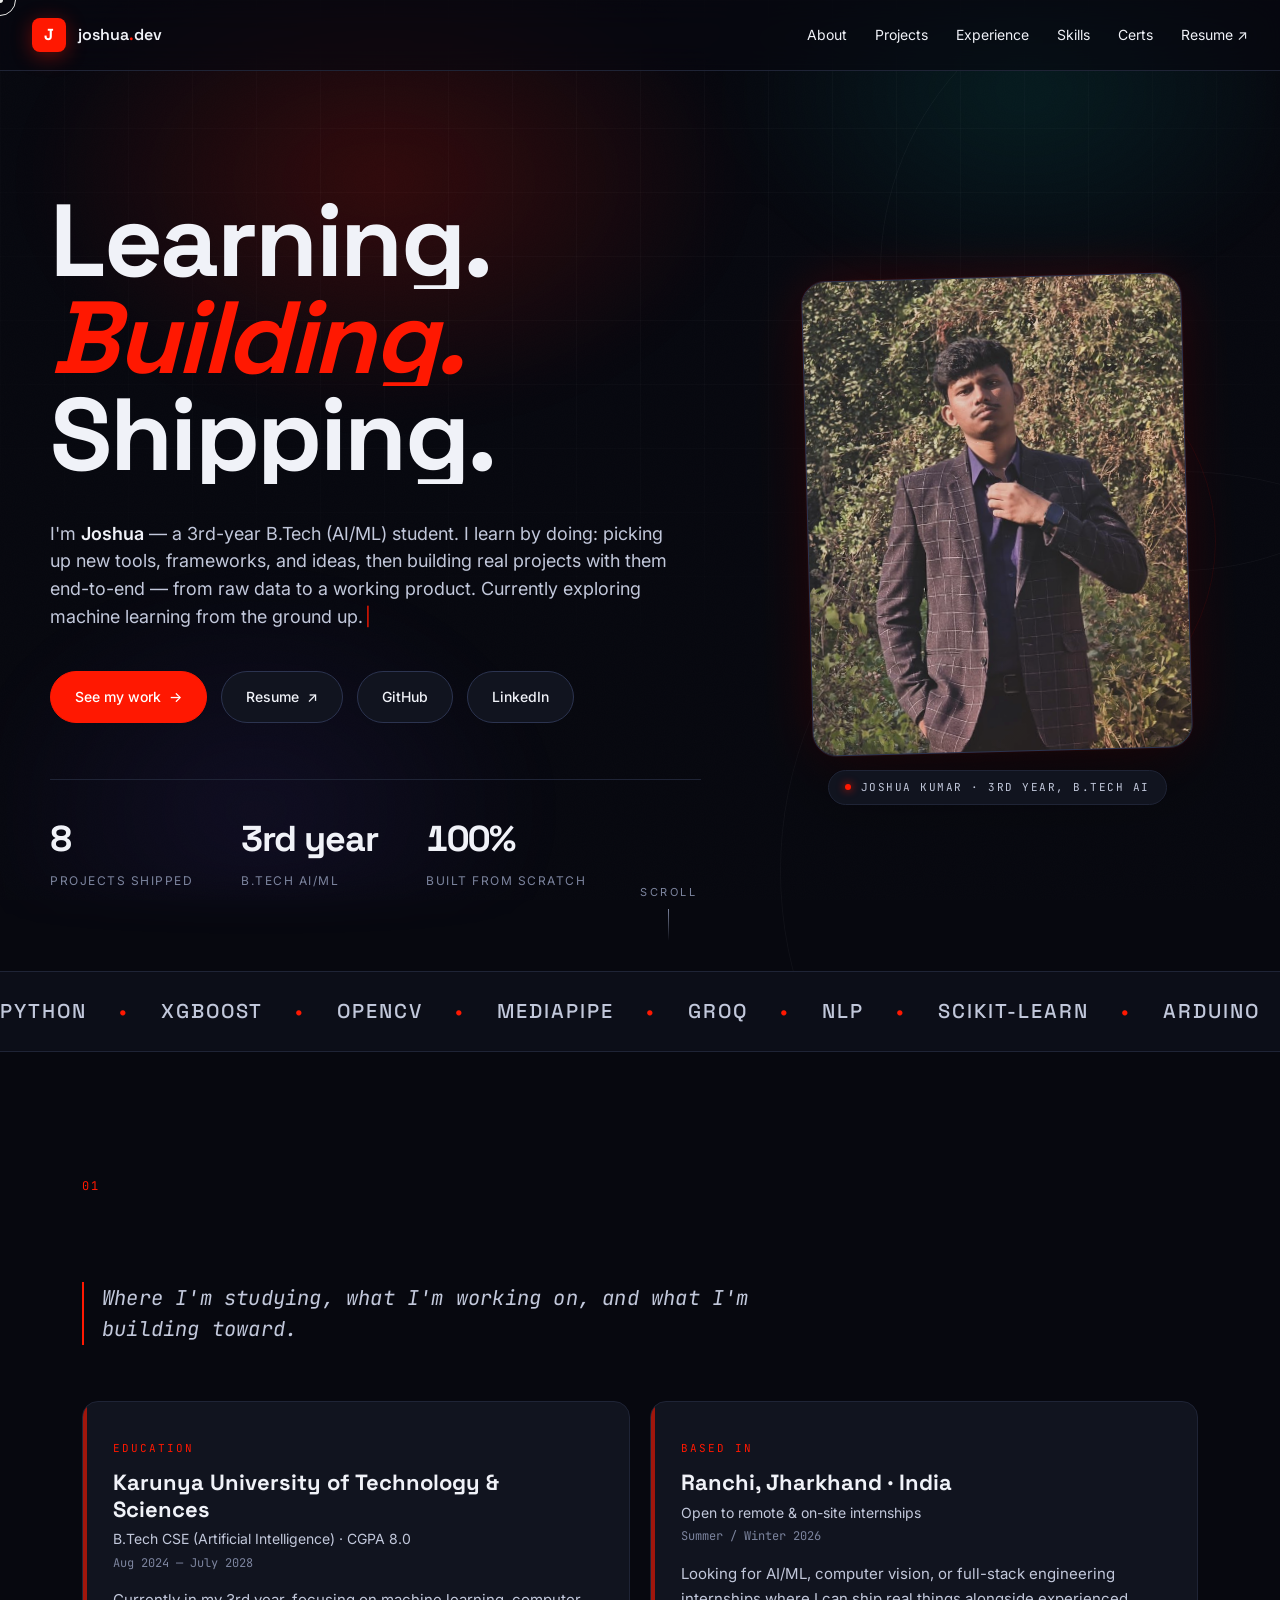
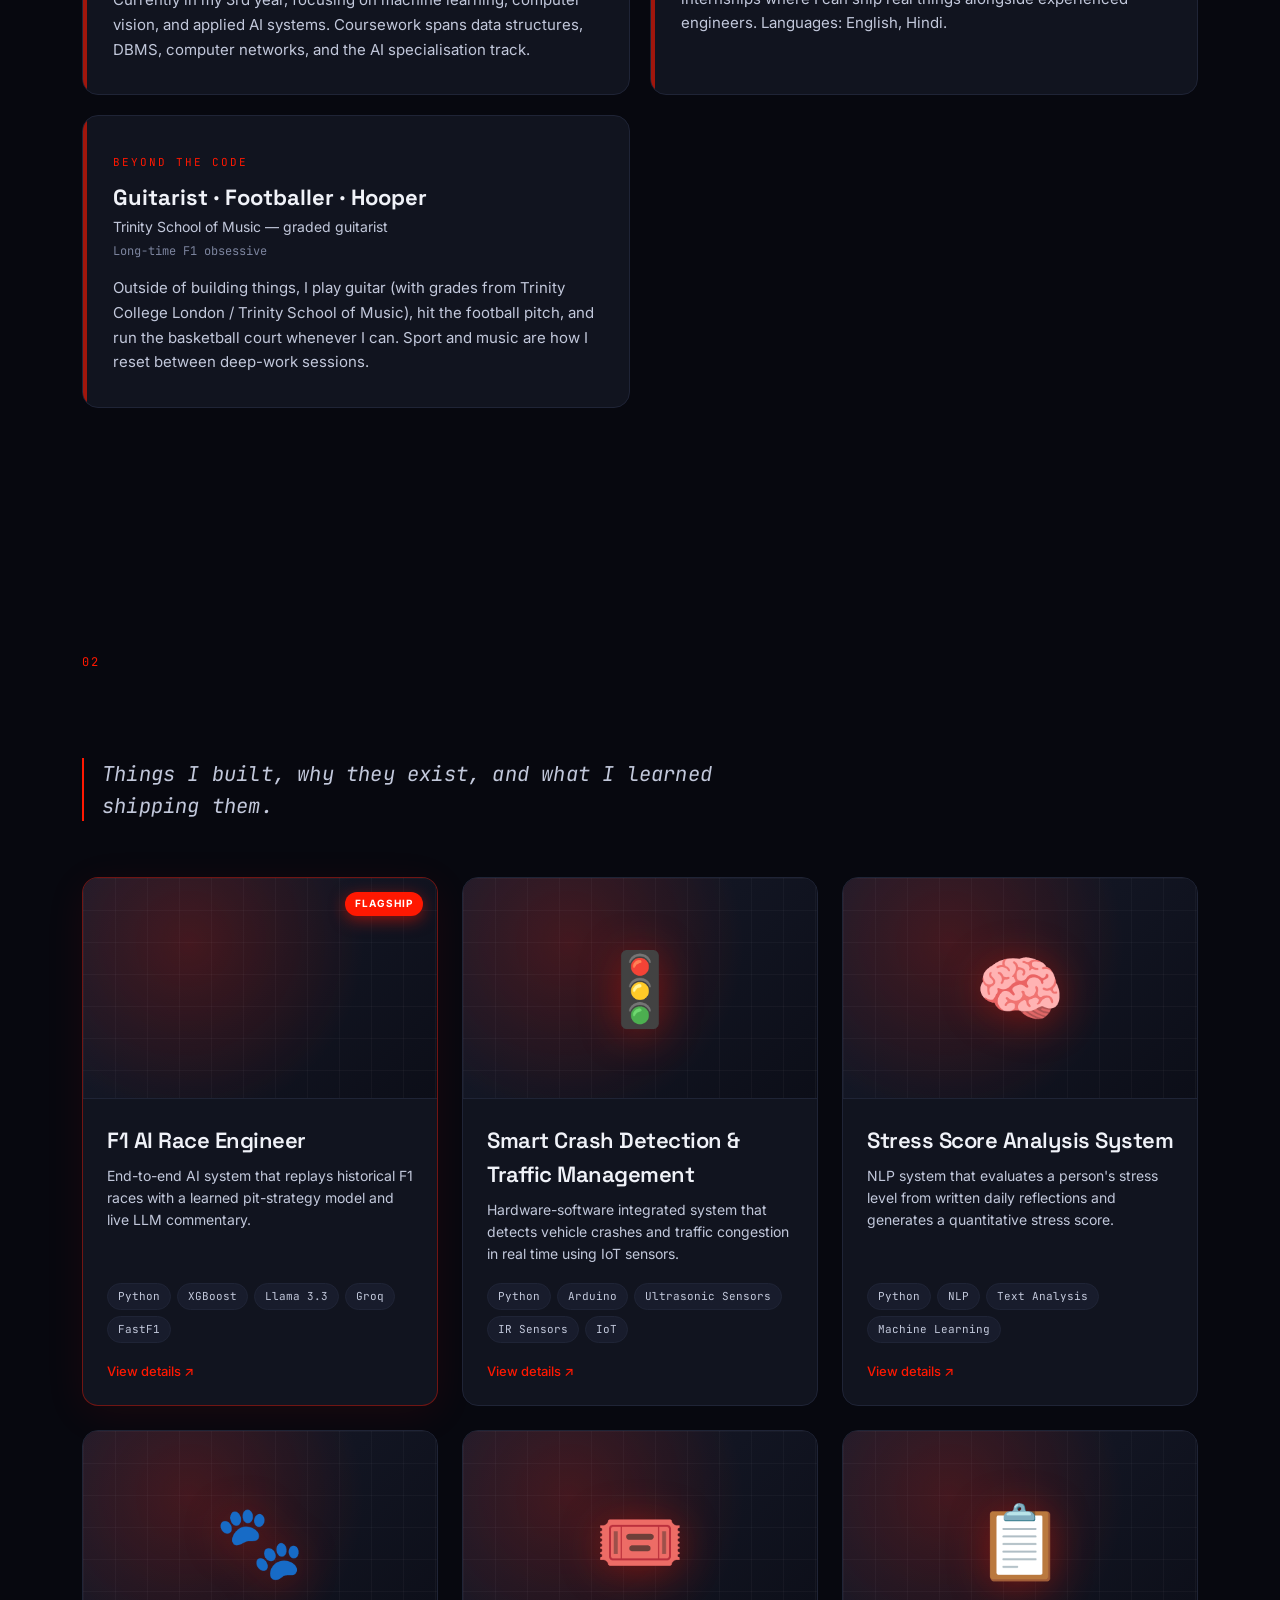
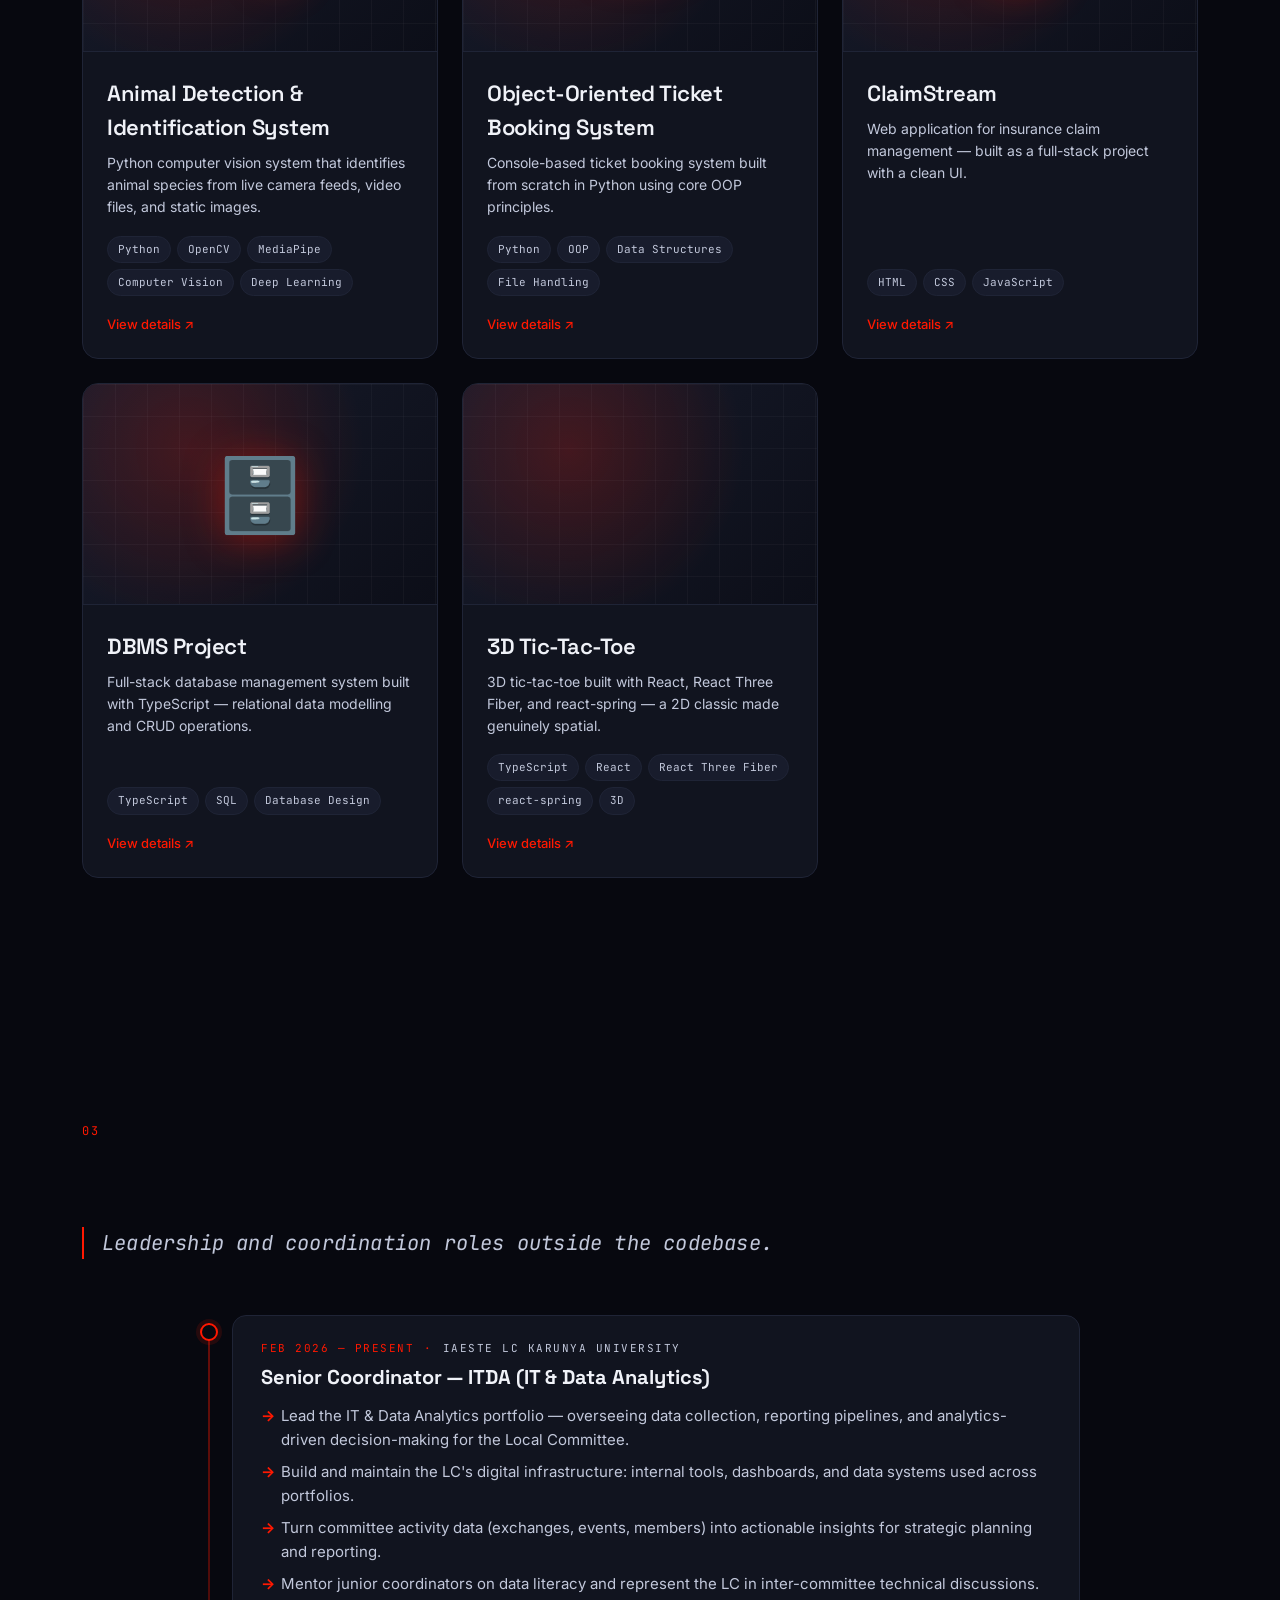
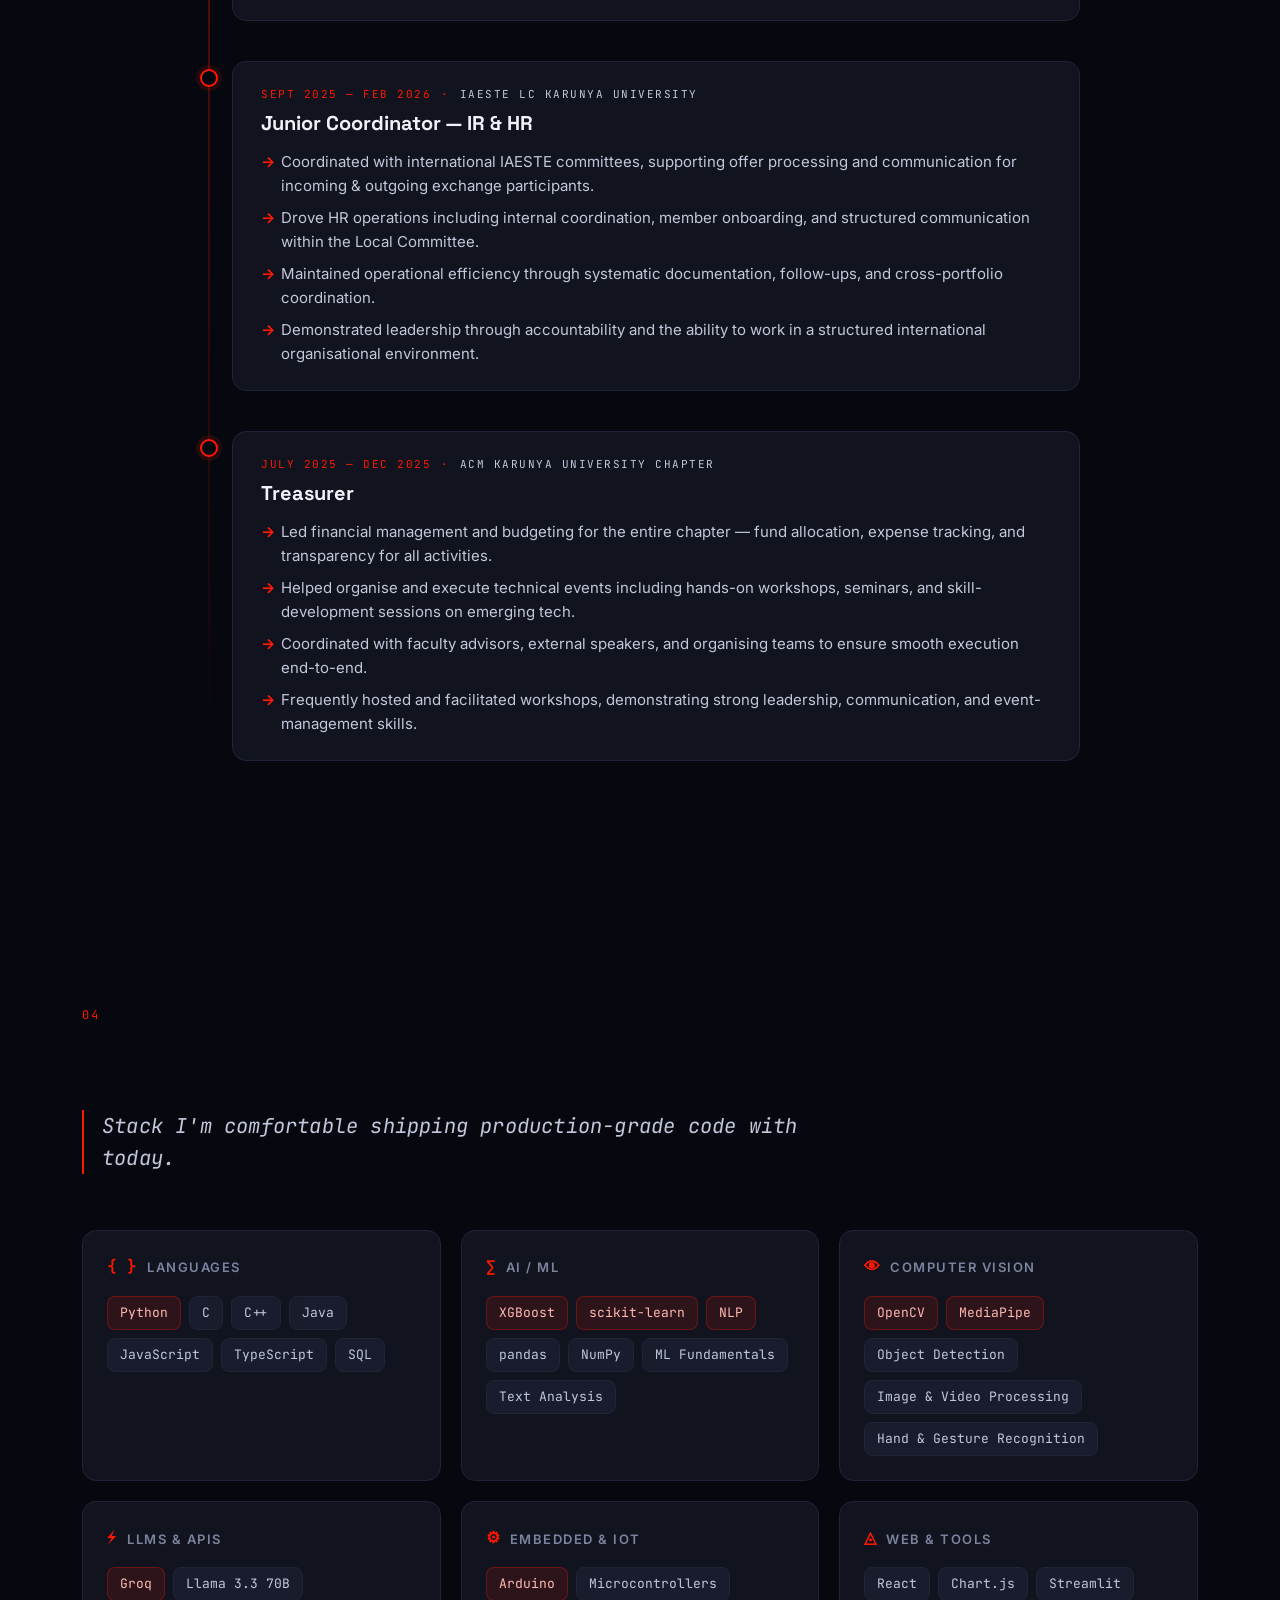
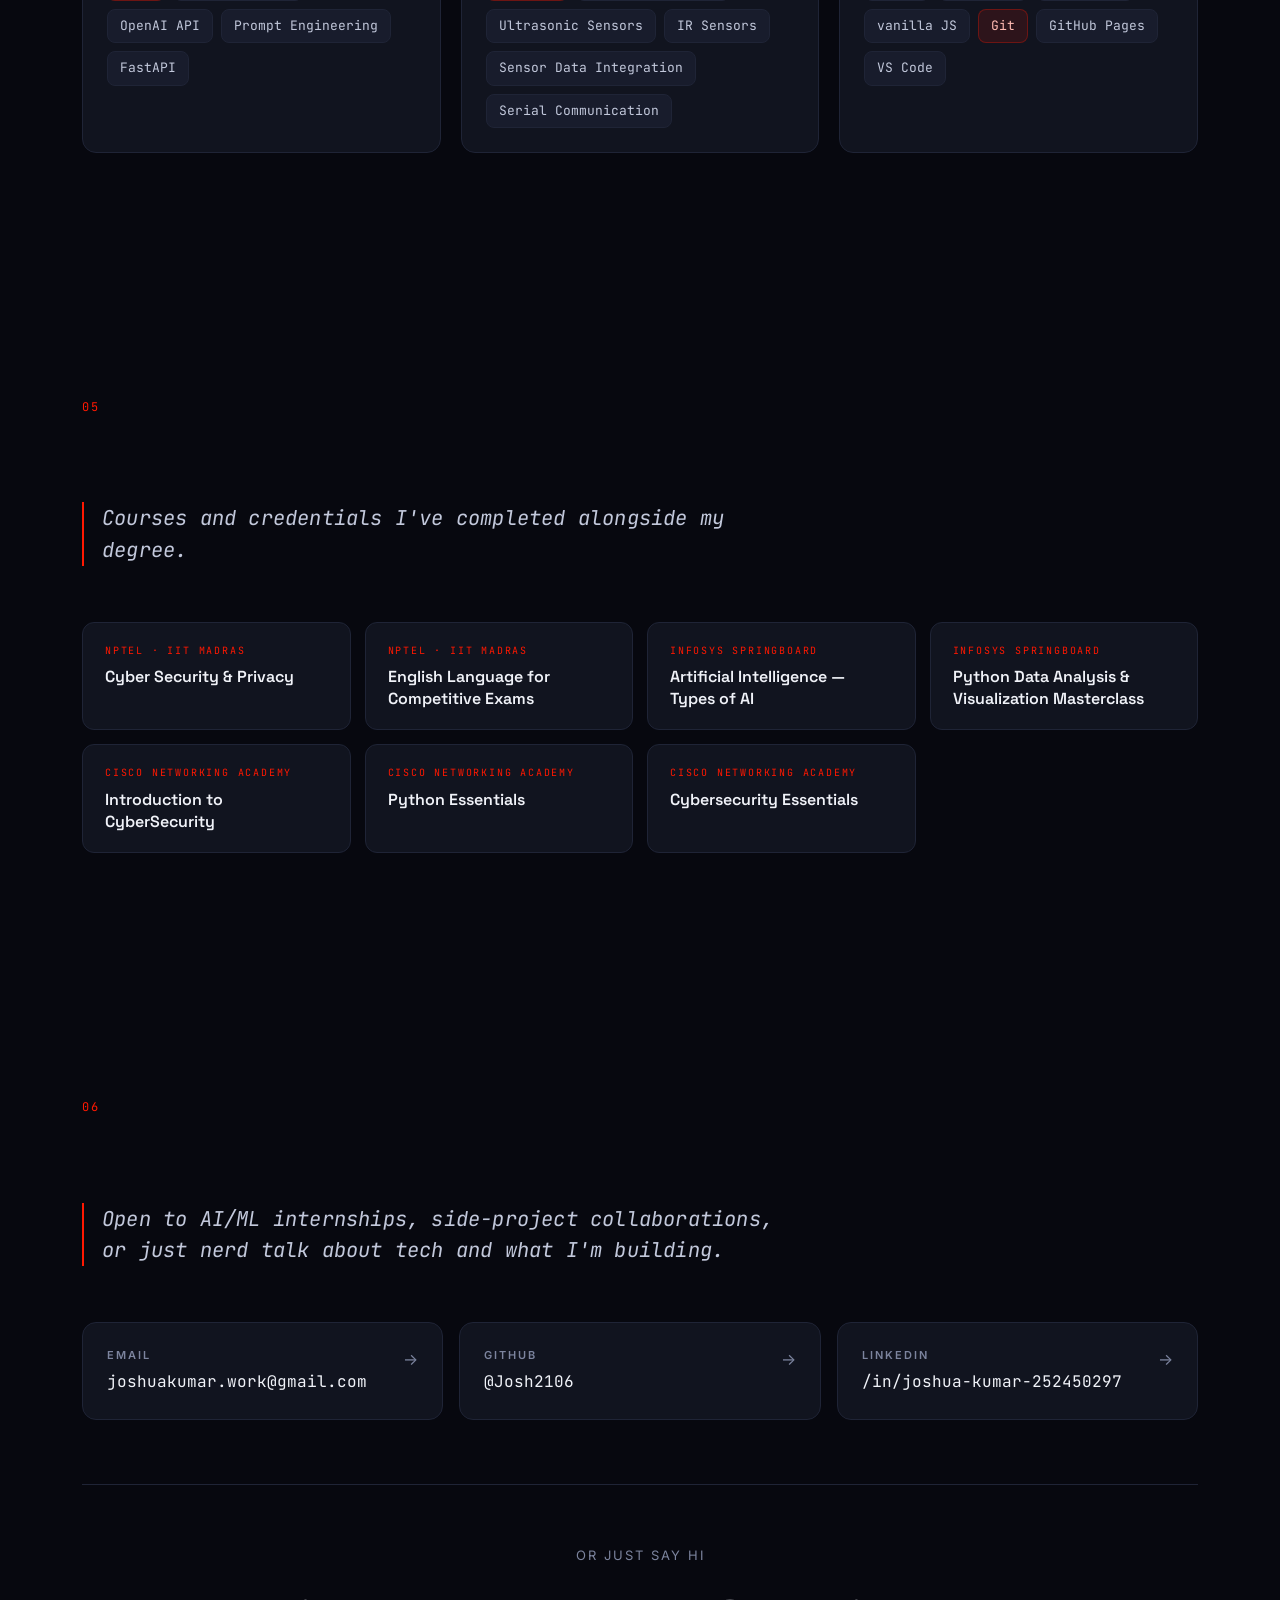
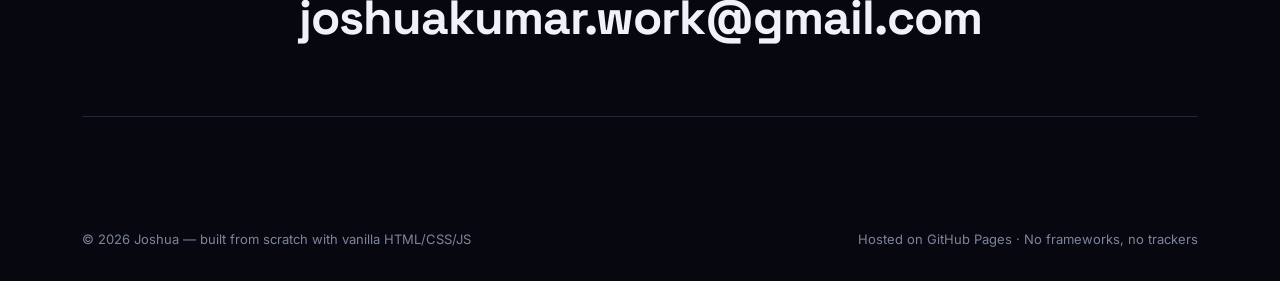
==== index.html @ f76fd344 "Initial portfolio site - Hero with photo, typewriter, animated stats - 8 projects with video demos f" ====
<!doctype html>
<html lang="en">
<head>
  <meta charset="utf-8" />
  <meta name="viewport" content="width=device-width, initial-scale=1" />
  <title>Joshua — AI/ML Engineer in Training</title>
  <meta name="description" content="3rd-year B.Tech AI/ML student building end-to-end ML systems with Python, XGBoost, and LLMs." />

  <!-- Favicon -->
  <link rel="icon" type="image/svg+xml" href="favicon.svg" />
  <link rel="alternate icon" type="image/png" href="favicon.svg" />
  <meta name="theme-color" content="#07080f" />

  <link rel="preconnect" href="https://fonts.googleapis.com" />
  <link rel="preconnect" href="https://fonts.gstatic.com" crossorigin />
  <link href="https://fonts.googleapis.com/css2?family=Inter:wght@300;400;500;600;700;800&family=JetBrains+Mono:wght@400;500&family=Space+Grotesk:wght@500;700&display=swap" rel="stylesheet" />
  <link rel="stylesheet" href="styles.css" />
</head>
<body>

<!-- Custom cursor -->
<div class="cursor" id="cursor"></div>
<div class="cursor-dot" id="cursor-dot"></div>

<!-- Scroll-progress bar -->
<div class="progress-bar" id="progress-bar"></div>

<!-- Animated background grid + mesh -->
<div class="bg-grid"></div>
<div class="bg-mesh" id="bg-mesh"></div>
<div class="bg-noise"></div>

<!-- NAV -->
<nav class="nav">
  <a class="brand" href="#top" data-cursor="hover">
    <span class="brand-mark">J</span>
    <span class="brand-name">joshua<span class="dot">.</span>dev</span>
  </a>
  <div class="nav-links">
    <a href="#about" data-section="about" data-cursor="hover">About</a>
    <a href="#projects" data-section="projects" data-cursor="hover">Projects</a>
    <a href="#experience" data-section="experience" data-cursor="hover">Experience</a>
    <a href="#skills" data-section="skills" data-cursor="hover">Skills</a>
    <a href="#certifications" data-section="certifications" data-cursor="hover">Certs</a>
    <a href="resume.html" target="_blank" data-cursor="hover">Resume ↗</a>
  </div>
</nav>

<!-- Floating section indicator (side rail) -->
<aside class="scroll-rail" aria-hidden="true">
  <a href="#top" class="rail-dot" data-section="top" data-label="Home">
    <span class="rail-dot-inner"></span>
    <span class="rail-tooltip">Home</span>
  </a>
  <a href="#about" class="rail-dot" data-section="about" data-label="About">
    <span class="rail-dot-inner"></span>
    <span class="rail-tooltip">About</span>
  </a>
  <a href="#projects" class="rail-dot" data-section="projects" data-label="Projects">
    <span class="rail-dot-inner"></span>
    <span class="rail-tooltip">Projects</span>
  </a>
  <a href="#experience" class="rail-dot" data-section="experience" data-label="Experience">
    <span class="rail-dot-inner"></span>
    <span class="rail-tooltip">Experience</span>
  </a>
  <a href="#skills" class="rail-dot" data-section="skills" data-label="Skills">
    <span class="rail-dot-inner"></span>
    <span class="rail-tooltip">Skills</span>
  </a>
  <a href="#certifications" class="rail-dot" data-section="certifications" data-label="Certifications">
    <span class="rail-dot-inner"></span>
    <span class="rail-tooltip">Certifications</span>
  </a>
  <a href="#contact" class="rail-dot" data-section="contact" data-label="Contact">
    <span class="rail-dot-inner"></span>
    <span class="rail-tooltip">Contact</span>
  </a>
</aside>

<!-- Sticky section-name label (top, only after scroll) -->
<div class="section-banner" id="section-banner" aria-hidden="true">
  <span class="section-banner-num" id="section-banner-num">00</span>
  <span class="section-banner-name" id="section-banner-name">Home</span>
</div>

<!-- HERO -->
<section id="top" class="hero">
  <div class="hero-inner hero-split">
  <div class="hero-text">
    <h1 class="hero-title">
      <span class="reveal-stagger" data-text="Learning."></span>
      <span class="reveal-stagger accent" data-text="Building."></span>
      <span class="reveal-stagger" data-text="Shipping."></span>
    </h1>

    <p class="hero-bio reveal">
      I'm <strong>Joshua</strong> — a 3rd-year B.Tech (AI/ML) student.
      I learn by doing: picking up new tools, frameworks, and ideas, then
      building real projects with them end-to-end — from raw data to a working product.
      <span class="cursor-blink" id="typer-target"></span>
    </p>

    <div class="hero-cta reveal">
      <a href="#projects" class="btn primary magnetic" data-cursor="hover">
        See my work
        <span class="arrow">→</span>
      </a>
      <a href="resume.html" target="_blank" rel="noopener" class="btn magnetic" data-cursor="hover">Resume <span class="arrow">↗</span></a>
      <a href="https://github.com/Josh2106" target="_blank" rel="noopener" class="btn magnetic" data-cursor="hover">GitHub</a>
      <a href="https://www.linkedin.com/in/joshua-kumar-252450297/" target="_blank" rel="noopener" class="btn magnetic" data-cursor="hover">LinkedIn</a>
    </div>

    <!-- Stats strip -->
    <div class="stats reveal">
      <div class="stat">
        <span class="stat-num" data-count="8" data-suffix="">0</span>
        <span class="stat-label">Projects shipped</span>
      </div>
      <div class="stat">
        <span class="stat-num" data-count="3" data-suffix="rd year">0</span>
        <span class="stat-label">B.Tech AI/ML</span>
      </div>
      <div class="stat">
        <span class="stat-num" data-count="100" data-suffix="%">0</span>
        <span class="stat-label">Built from scratch</span>
      </div>
    </div>
  </div>

  <!-- Hero photo -->
  <div class="hero-photo reveal">
    <div class="hero-photo-frame">
      <img src="assets/joshua.jpg" alt="Joshua Kumar" />
      <div class="hero-photo-ring"></div>
    </div>
    <div class="hero-photo-tag">
      <span class="hero-photo-dot"></span>
      <span>Joshua Kumar · 3rd year, B.Tech AI</span>
    </div>
  </div>

  </div>

  <!-- Floating orbit shapes -->
  <div class="orbit-wrap" aria-hidden="true">
    <div class="orbit orbit-1"></div>
    <div class="orbit orbit-2"></div>
    <div class="orbit orbit-3"></div>
  </div>

  <div class="scroll-hint reveal">
    <span>scroll</span>
    <span class="scroll-line"></span>
  </div>
</section>

<!-- MARQUEE -->
<div class="marquee" aria-hidden="true">
  <div class="marquee-track">
    <span>PYTHON</span><span>•</span>
    <span>XGBOOST</span><span>•</span>
    <span>OPENCV</span><span>•</span>
    <span>MEDIAPIPE</span><span>•</span>
    <span>GROQ</span><span>•</span>
    <span>NLP</span><span>•</span>
    <span>SCIKIT-LEARN</span><span>•</span>
    <span>ARDUINO</span><span>•</span>
    <span>REACT</span><span>•</span>
    <span>TYPESCRIPT</span><span>•</span>
    <span>LLAMA 3.3</span><span>•</span>
    <span>PANDAS</span><span>•</span>
    <!-- repeat for seamless loop -->
    <span>PYTHON</span><span>•</span>
    <span>XGBOOST</span><span>•</span>
    <span>OPENCV</span><span>•</span>
    <span>MEDIAPIPE</span><span>•</span>
    <span>GROQ</span><span>•</span>
    <span>NLP</span><span>•</span>
    <span>SCIKIT-LEARN</span><span>•</span>
    <span>ARDUINO</span><span>•</span>
    <span>REACT</span><span>•</span>
    <span>TYPESCRIPT</span><span>•</span>
    <span>LLAMA 3.3</span><span>•</span>
    <span>PANDAS</span><span>•</span>
  </div>
</div>

<!-- ABOUT / EDUCATION -->
<section id="about" class="section">
  <header class="section-head reveal">
    <span class="section-num">01</span>
    <h2><span data-letters="About me."></span></h2>
    <p class="muted">Where I'm studying, what I'm working on, and what I'm building toward.</p>
  </header>

  <div class="about-grid">
    <div class="about-card reveal">
      <span class="about-label">Education</span>
      <h3 class="about-title">Karunya University of Technology &amp; Sciences</h3>
      <p class="about-meta">B.Tech CSE (Artificial Intelligence) · CGPA 8.0</p>
      <p class="about-date">Aug 2024 — July 2028</p>
      <p class="about-body">Currently in my 3rd year, focusing on machine learning, computer vision, and applied AI systems. Coursework spans data structures, DBMS, computer networks, and the AI specialisation track.</p>
    </div>
    <div class="about-card reveal">
      <span class="about-label">Based in</span>
      <h3 class="about-title">Ranchi, Jharkhand · India</h3>
      <p class="about-meta">Open to remote &amp; on-site internships</p>
      <p class="about-date">Summer / Winter 2026</p>
      <p class="about-body">Looking for AI/ML, computer vision, or full-stack engineering internships where I can ship real things alongside experienced engineers. Languages: English, Hindi.</p>
    </div>
    <div class="about-card reveal">
      <span class="about-label">Beyond the code</span>
      <h3 class="about-title">Guitarist · Footballer · Hooper</h3>
      <p class="about-meta">Trinity School of Music — graded guitarist</p>
      <p class="about-date">Long-time F1 obsessive</p>
      <p class="about-body">Outside of building things, I play guitar (with grades from Trinity College London / Trinity School of Music), hit the football pitch, and run the basketball court whenever I can. Sport and music are how I reset between deep-work sessions.</p>
    </div>
  </div>
</section>

<!-- PROJECTS -->
<section id="projects" class="section">
  <header class="section-head reveal">
    <span class="section-num">02</span>
    <h2><span data-letters="Selected work."></span></h2>
    <p class="muted">Things I built, why they exist, and what I learned shipping them.</p>
  </header>
  <div id="projects-grid" class="projects-grid">
    <!-- populated by app.js -->
  </div>
</section>

<!-- EXPERIENCE -->
<section id="experience" class="section">
  <header class="section-head reveal">
    <span class="section-num">03</span>
    <h2><span data-letters="Experience."></span></h2>
    <p class="muted">Leadership and coordination roles outside the codebase.</p>
  </header>

  <div class="timeline">
    <div class="timeline-item reveal">
      <div class="timeline-marker"></div>
      <div class="timeline-content">
        <div class="timeline-meta">
          <span class="timeline-date">Feb 2026 — Present</span>
          <span class="timeline-dot">·</span>
          <span class="timeline-org">IAESTE LC Karunya University</span>
        </div>
        <h3 class="timeline-role">Senior Coordinator — ITDA (IT &amp; Data Analytics)</h3>
        <ul class="timeline-bullets">
          <li>Lead the IT &amp; Data Analytics portfolio — overseeing data collection, reporting pipelines, and analytics-driven decision-making for the Local Committee.</li>
          <li>Build and maintain the LC's digital infrastructure: internal tools, dashboards, and data systems used across portfolios.</li>
          <li>Turn committee activity data (exchanges, events, members) into actionable insights for strategic planning and reporting.</li>
          <li>Mentor junior coordinators on data literacy and represent the LC in inter-committee technical discussions.</li>
        </ul>
      </div>
    </div>

    <div class="timeline-item reveal">
      <div class="timeline-marker"></div>
      <div class="timeline-content">
        <div class="timeline-meta">
          <span class="timeline-date">Sept 2025 — Feb 2026</span>
          <span class="timeline-dot">·</span>
          <span class="timeline-org">IAESTE LC Karunya University</span>
        </div>
        <h3 class="timeline-role">Junior Coordinator — IR &amp; HR</h3>
        <ul class="timeline-bullets">
          <li>Coordinated with international IAESTE committees, supporting offer processing and communication for incoming &amp; outgoing exchange participants.</li>
          <li>Drove HR operations including internal coordination, member onboarding, and structured communication within the Local Committee.</li>
          <li>Maintained operational efficiency through systematic documentation, follow-ups, and cross-portfolio coordination.</li>
          <li>Demonstrated leadership through accountability and the ability to work in a structured international organisational environment.</li>
        </ul>
      </div>
    </div>

    <div class="timeline-item reveal">
      <div class="timeline-marker"></div>
      <div class="timeline-content">
        <div class="timeline-meta">
          <span class="timeline-date">July 2025 — Dec 2025</span>
          <span class="timeline-dot">·</span>
          <span class="timeline-org">ACM Karunya University Chapter</span>
        </div>
        <h3 class="timeline-role">Treasurer</h3>
        <ul class="timeline-bullets">
          <li>Led financial management and budgeting for the entire chapter — fund allocation, expense tracking, and transparency for all activities.</li>
          <li>Helped organise and execute technical events including hands-on workshops, seminars, and skill-development sessions on emerging tech.</li>
          <li>Coordinated with faculty advisors, external speakers, and organising teams to ensure smooth execution end-to-end.</li>
          <li>Frequently hosted and facilitated workshops, demonstrating strong leadership, communication, and event-management skills.</li>
        </ul>
      </div>
    </div>
  </div>
</section>

<!-- SKILLS -->
<section id="skills" class="section">
  <header class="section-head reveal">
    <span class="section-num">04</span>
    <h2><span data-letters="The toolbox."></span></h2>
    <p class="muted">Stack I'm comfortable shipping production-grade code with today.</p>
  </header>
  <div class="skills-grid">
    <div class="skill-group reveal">
      <h3><span class="skill-icon">{ }</span> Languages</h3>
      <div class="tag-list">
        <span class="tag strong">Python</span>
        <span class="tag">C</span>
        <span class="tag">C++</span>
        <span class="tag">Java</span>
        <span class="tag">JavaScript</span>
        <span class="tag">TypeScript</span>
        <span class="tag">SQL</span>
      </div>
    </div>
    <div class="skill-group reveal">
      <h3><span class="skill-icon">∑</span> AI / ML</h3>
      <div class="tag-list">
        <span class="tag strong">XGBoost</span>
        <span class="tag strong">scikit-learn</span>
        <span class="tag strong">NLP</span>
        <span class="tag">pandas</span>
        <span class="tag">NumPy</span>
        <span class="tag">ML Fundamentals</span>
        <span class="tag">Text Analysis</span>
      </div>
    </div>
    <div class="skill-group reveal">
      <h3><span class="skill-icon">👁</span> Computer Vision</h3>
      <div class="tag-list">
        <span class="tag strong">OpenCV</span>
        <span class="tag strong">MediaPipe</span>
        <span class="tag">Object Detection</span>
        <span class="tag">Image &amp; Video Processing</span>
        <span class="tag">Hand &amp; Gesture Recognition</span>
      </div>
    </div>
    <div class="skill-group reveal">
      <h3><span class="skill-icon">⚡</span> LLMs &amp; APIs</h3>
      <div class="tag-list">
        <span class="tag strong">Groq</span>
        <span class="tag">Llama 3.3 70B</span>
        <span class="tag">OpenAI API</span>
        <span class="tag">Prompt Engineering</span>
        <span class="tag">FastAPI</span>
      </div>
    </div>
    <div class="skill-group reveal">
      <h3><span class="skill-icon">⚙</span> Embedded &amp; IoT</h3>
      <div class="tag-list">
        <span class="tag strong">Arduino</span>
        <span class="tag">Microcontrollers</span>
        <span class="tag">Ultrasonic Sensors</span>
        <span class="tag">IR Sensors</span>
        <span class="tag">Sensor Data Integration</span>
        <span class="tag">Serial Communication</span>
      </div>
    </div>
    <div class="skill-group reveal">
      <h3><span class="skill-icon">◬</span> Web &amp; Tools</h3>
      <div class="tag-list">
        <span class="tag">React</span>
        <span class="tag">Chart.js</span>
        <span class="tag">Streamlit</span>
        <span class="tag">vanilla JS</span>
        <span class="tag strong">Git</span>
        <span class="tag">GitHub Pages</span>
        <span class="tag">VS Code</span>
      </div>
    </div>
  </div>
</section>

<!-- CONTACT -->
<!-- CERTIFICATIONS -->
<section id="certifications" class="section">
  <header class="section-head reveal">
    <span class="section-num">05</span>
    <h2><span data-letters="Certifications."></span></h2>
    <p class="muted">Courses and credentials I've completed alongside my degree.</p>
  </header>
  <div class="certs-grid">
    <div class="cert-card reveal">
      <span class="cert-issuer">NPTEL · IIT Madras</span>
      <h4 class="cert-name">Cyber Security &amp; Privacy</h4>
    </div>
    <div class="cert-card reveal">
      <span class="cert-issuer">NPTEL · IIT Madras</span>
      <h4 class="cert-name">English Language for Competitive Exams</h4>
    </div>
    <div class="cert-card reveal">
      <span class="cert-issuer">Infosys Springboard</span>
      <h4 class="cert-name">Artificial Intelligence — Types of AI</h4>
    </div>
    <div class="cert-card reveal">
      <span class="cert-issuer">Infosys Springboard</span>
      <h4 class="cert-name">Python Data Analysis &amp; Visualization Masterclass</h4>
    </div>
    <div class="cert-card reveal">
      <span class="cert-issuer">Cisco Networking Academy</span>
      <h4 class="cert-name">Introduction to CyberSecurity</h4>
    </div>
    <div class="cert-card reveal">
      <span class="cert-issuer">Cisco Networking Academy</span>
      <h4 class="cert-name">Python Essentials</h4>
    </div>
    <div class="cert-card reveal">
      <span class="cert-issuer">Cisco Networking Academy</span>
      <h4 class="cert-name">Cybersecurity Essentials</h4>
    </div>
  </div>
</section>

<section id="contact" class="section contact-section">
  <header class="section-head reveal">
    <span class="section-num">06</span>
    <h2><span data-letters="Let's build something."></span></h2>
    <p class="muted">Open to AI/ML internships, side-project collaborations, or just nerd talk about tech and what I'm building.</p>
  </header>
  <div class="contact-grid">
    <a class="contact-card reveal" href="mailto:joshuakumar.work@gmail.com" data-cursor="hover">
      <span class="contact-label">Email</span>
      <span class="contact-value">joshuakumar.work@gmail.com</span>
      <span class="contact-arrow">→</span>
    </a>
    <a class="contact-card reveal" href="https://github.com/Josh2106" target="_blank" rel="noopener" data-cursor="hover">
      <span class="contact-label">GitHub</span>
      <span class="contact-value">@Josh2106</span>
      <span class="contact-arrow">→</span>
    </a>
    <a class="contact-card reveal" href="https://www.linkedin.com/in/joshua-kumar-252450297/" target="_blank" rel="noopener" data-cursor="hover">
      <span class="contact-label">LinkedIn</span>
      <span class="contact-value">/in/joshua-kumar-252450297</span>
      <span class="contact-arrow">→</span>
    </a>
  </div>

  <div class="big-cta reveal">
    <span class="big-cta-label">or just say hi</span>
    <a href="mailto:joshuakumar.work@gmail.com" class="big-cta-link" data-cursor="hover">
      joshuakumar.work@gmail.com
    </a>
  </div>
</section>

<!-- PROJECT MODAL -->
<div class="modal" id="project-modal" aria-hidden="true" role="dialog" aria-modal="true">
  <div class="modal-backdrop" data-close></div>
  <div class="modal-panel" role="document">
    <button class="modal-close" data-close aria-label="Close" data-cursor="hover">
      <span>✕</span>
    </button>
    <div class="modal-content" id="modal-content">
      <!-- populated by app.js -->
    </div>
  </div>
</div>

<footer class="footer">
  <span>© <span id="year"></span> Joshua — built from scratch with vanilla HTML/CSS/JS</span>
  <span class="muted">Hosted on GitHub Pages · No frameworks, no trackers</span>
</footer>

<script src="app.js"></script>
</body>
</html>
---- styles.css ----
:root {
  --bg: #07080f;
  --bg-2: #0c0e18;
  --panel: #11141f;
  --panel-2: #181c2c;
  --border: #1f2436;
  --border-strong: #2c3450;
  --text: #f0f2f8;
  --text-dim: #c2c8db;
  --muted: #7c849e;
  --accent: #ff1801;
  --accent-soft: rgba(255, 24, 1, 0.12);
  --accent-2: #00d2be;
  --maxw: 1180px;
  --ease: cubic-bezier(0.22, 1, 0.36, 1);
}

* { box-sizing: border-box; margin: 0; padding: 0; }
html { scroll-behavior: smooth; }
body {
  font-family: 'Inter', system-ui, sans-serif;
  background: var(--bg);
  color: var(--text);
  line-height: 1.55;
  -webkit-font-smoothing: antialiased;
  cursor: none;
  overflow-x: hidden;
}
a { color: var(--text); text-decoration: none; cursor: none; }
button, input, select, textarea { cursor: none; }
.muted { color: var(--muted); }
strong { color: var(--text); font-weight: 600; }

/* ════════════════════════════════════════════════ */
/*  BACKGROUND LAYERS                                 */
/* ════════════════════════════════════════════════ */
.bg-grid {
  position: fixed; inset: 0; z-index: -3; pointer-events: none;
  background-image:
    linear-gradient(rgba(255,255,255,0.025) 1px, transparent 1px),
    linear-gradient(90deg, rgba(255,255,255,0.025) 1px, transparent 1px);
  background-size: 64px 64px;
  mask-image: radial-gradient(ellipse 80% 60% at 50% 20%, #000 30%, transparent 100%);
}
.bg-mesh {
  position: fixed; inset: 0; z-index: -2; pointer-events: none;
  background:
    radial-gradient(600px 400px at var(--mx, 30%) var(--my, 20%), rgba(255, 24, 1, 0.18), transparent 60%),
    radial-gradient(500px 350px at 80% 10%, rgba(0, 210, 190, 0.10), transparent 60%),
    radial-gradient(500px 400px at 20% 90%, rgba(120, 80, 255, 0.08), transparent 60%);
  filter: blur(20px);
  transition: background 0.4s ease;
}
.bg-noise {
  position: fixed; inset: 0; z-index: -1; pointer-events: none;
  opacity: 0.025;
  background-image: url("data:image/svg+xml;utf8,<svg xmlns='http://www.w3.org/2000/svg' width='200' height='200'><filter id='n'><feTurbulence type='fractalNoise' baseFrequency='0.9' numOctaves='2' stitchTiles='stitch'/></filter><rect width='100%' height='100%' filter='url(%23n)' opacity='0.7'/></svg>");
}

/* ════════════════════════════════════════════════ */
/*  CURSOR                                            */
/* ════════════════════════════════════════════════ */
.cursor, .cursor-dot {
  position: fixed; top: 0; left: 0;
  pointer-events: none; z-index: 9999;
  transform: translate(-50%, -50%);
  transition: width 0.3s var(--ease), height 0.3s var(--ease),
              background 0.3s var(--ease), opacity 0.3s;
  mix-blend-mode: difference;
}
.cursor {
  width: 32px; height: 32px;
  border: 1.5px solid var(--text);
  border-radius: 50%;
  backdrop-filter: blur(2px);
}
.cursor-dot {
  width: 6px; height: 6px;
  background: var(--text);
  border-radius: 50%;
  transition: transform 0.05s linear;
}
.cursor.hover {
  width: 60px; height: 60px;
  background: rgba(255, 255, 255, 0.06);
}
@media (max-width: 760px) {
  body { cursor: auto; }
  a, button { cursor: pointer; }
  .cursor, .cursor-dot { display: none; }
}

/* ════════════════════════════════════════════════ */
/*  SCROLL PROGRESS BAR                               */
/* ════════════════════════════════════════════════ */
.progress-bar {
  position: fixed; top: 0; left: 0;
  height: 2px; width: 0%;
  background: linear-gradient(90deg, var(--accent), var(--accent-2));
  z-index: 1000;
  transition: width 0.08s linear;
}

/* ════════════════════════════════════════════════ */
/*  NAV                                               */
/* ════════════════════════════════════════════════ */
.nav {
  position: sticky; top: 0; z-index: 100;
  display: flex; justify-content: space-between; align-items: center;
  padding: 18px 32px;
  background: rgba(7, 8, 15, 0.6);
  backdrop-filter: blur(16px);
  border-bottom: 1px solid var(--border);
}
.brand { display: flex; align-items: center; gap: 12px; font-weight: 600; font-family: 'Space Grotesk', sans-serif; }
.brand-mark {
  display: grid; place-items: center;
  width: 34px; height: 34px;
  background: var(--accent); color: #fff;
  border-radius: 8px; font-weight: 700;
  box-shadow: 0 4px 20px rgba(255, 24, 1, 0.4);
  animation: pulse 3s ease-in-out infinite;
}
@keyframes pulse {
  0%, 100% { box-shadow: 0 4px 20px rgba(255, 24, 1, 0.4); }
  50% { box-shadow: 0 4px 30px rgba(255, 24, 1, 0.7); }
}
.brand-name { font-size: 16px; }
.brand .dot { color: var(--accent); }
.nav-links { display: flex; gap: 28px; font-size: 14px; color: var(--text-dim); }
.nav-links a { position: relative; padding: 4px 0; }
.nav-links a::after {
  content: ""; position: absolute; left: 0; bottom: 0;
  width: 0; height: 1px; background: var(--accent);
  transition: width 0.3s var(--ease);
}
.nav-links a:hover::after { width: 100%; }

/* ════════════════════════════════════════════════ */
/*  HERO                                              */
/* ════════════════════════════════════════════════ */
.hero {
  position: relative;
  min-height: 100vh;
  padding: 120px 32px 80px;
  display: flex; align-items: center;
  overflow: hidden;
}
.hero-inner { max-width: var(--maxw); margin: 0 auto; width: 100%; position: relative; z-index: 1; }

.hero-eyebrow {
  display: inline-flex; align-items: center; gap: 10px;
  padding: 8px 14px;
  background: var(--accent-soft);
  border: 1px solid rgba(255, 24, 1, 0.3);
  border-radius: 100px;
  font-size: 12px;
  text-transform: uppercase;
  letter-spacing: 1.8px;
  color: #ffbab2;
  margin-bottom: 28px;
  font-weight: 600;
}
.dot-blink {
  width: 7px; height: 7px;
  background: var(--accent); border-radius: 50%;
  box-shadow: 0 0 12px var(--accent);
  animation: blink 1.5s ease-in-out infinite;
}
@keyframes blink {
  0%, 100% { opacity: 1; }
  50% { opacity: 0.3; }
}

.hero-title {
  font-family: 'Space Grotesk', sans-serif;
  font-size: clamp(48px, 8vw, 104px);
  font-weight: 700;
  line-height: 0.95;
  letter-spacing: -2.5px;
  margin-bottom: 36px;
}
.hero-title span { display: block; }
.hero-title .accent {
  color: var(--accent);
  font-style: italic;
}

/* word-reveal animation (set per-line) */
.reveal-stagger {
  overflow: hidden;
  position: relative;
}
.reveal-stagger::before {
  content: attr(data-text);
  display: inline-block;
  transform: translateY(110%);
  animation: revealText 0.9s var(--ease) forwards;
}
.reveal-stagger:nth-child(1)::before { animation-delay: 0.1s; }
.reveal-stagger:nth-child(2)::before { animation-delay: 0.25s; }
.reveal-stagger:nth-child(3)::before { animation-delay: 0.4s; }
@keyframes revealText {
  to { transform: translateY(0); }
}

.hero-bio {
  font-size: 18px;
  color: var(--text-dim);
  max-width: 620px;
  margin-bottom: 40px;
}
.cursor-blink::after {
  content: "|";
  color: var(--accent);
  animation: blinkCursor 1s step-end infinite;
  margin-left: 2px;
}
@keyframes blinkCursor {
  50% { opacity: 0; }
}

.hero-cta {
  display: flex; gap: 14px; flex-wrap: wrap;
  margin-bottom: 56px;
}
.btn {
  display: inline-flex; align-items: center; gap: 8px;
  padding: 14px 24px;
  border: 1px solid var(--border-strong);
  border-radius: 100px;
  font-size: 14px; font-weight: 500;
  background: var(--panel);
  transition: all 0.3s var(--ease);
  position: relative;
  overflow: hidden;
}
.btn::before {
  content: ""; position: absolute; inset: 0;
  background: var(--accent);
  transform: scaleX(0); transform-origin: left;
  transition: transform 0.4s var(--ease);
  z-index: -1;
}
.btn:hover::before { transform: scaleX(1); }
.btn:hover {
  border-color: var(--accent);
  color: #fff;
  transform: translateY(-2px);
}
.btn.primary {
  background: var(--accent); border-color: var(--accent); color: #fff;
}
.btn.primary::before { background: #d61601; }
.btn .arrow {
  transition: transform 0.3s var(--ease);
}
.btn:hover .arrow { transform: translateX(4px); }

/* Stats strip */
.stats {
  display: flex; gap: 48px; flex-wrap: wrap;
  padding-top: 32px;
  border-top: 1px solid var(--border);
  max-width: 700px;
}
.stat { display: flex; flex-direction: column; gap: 4px; }
.stat-num {
  font-family: 'Space Grotesk', sans-serif;
  font-size: 36px; font-weight: 700;
  color: var(--text);
  letter-spacing: -1px;
  font-variant-numeric: tabular-nums;
}
.stat-label {
  font-size: 12px; text-transform: uppercase;
  letter-spacing: 1.5px; color: var(--muted);
}

/* Floating orbits */
.orbit-wrap {
  position: absolute; inset: 0;
  pointer-events: none; z-index: 0;
  overflow: hidden;
}
.orbit {
  position: absolute;
  border-radius: 50%;
  border: 1px solid rgba(255, 255, 255, 0.04);
}
.orbit-1 {
  width: 600px; height: 600px;
  top: -100px; right: -200px;
  animation: float 20s ease-in-out infinite;
}
.orbit-2 {
  width: 400px; height: 400px;
  top: 30%; right: 5%;
  border-color: rgba(255, 24, 1, 0.1);
  animation: float 16s ease-in-out infinite reverse;
}
.orbit-3 {
  width: 800px; height: 800px;
  bottom: -300px; right: -300px;
  animation: float 25s ease-in-out infinite;
}
@keyframes float {
  0%, 100% { transform: translate(0, 0) rotate(0deg); }
  33% { transform: translate(-30px, 20px) rotate(120deg); }
  66% { transform: translate(20px, -30px) rotate(240deg); }
}

.scroll-hint {
  position: absolute; bottom: 30px; left: 50%;
  transform: translateX(-50%);
  display: flex; flex-direction: column; align-items: center; gap: 8px;
  color: var(--muted); font-size: 11px;
  text-transform: uppercase; letter-spacing: 2.5px;
}
.scroll-line {
  width: 1px; height: 32px;
  background: linear-gradient(180deg, var(--muted), transparent);
  animation: scrollPulse 2s ease-in-out infinite;
}
@keyframes scrollPulse {
  0%, 100% { transform: scaleY(1); opacity: 1; }
  50% { transform: scaleY(0.4); opacity: 0.5; }
}

/* ════════════════════════════════════════════════ */
/*  MARQUEE                                           */
/* ════════════════════════════════════════════════ */
.marquee {
  border-top: 1px solid var(--border);
  border-bottom: 1px solid var(--border);
  overflow: hidden;
  padding: 24px 0;
  background: var(--bg-2);
  white-space: nowrap;
}
.marquee-track {
  display: inline-flex; gap: 32px;
  animation: scroll 40s linear infinite;
  font-family: 'Space Grotesk', sans-serif;
  font-size: 20px; font-weight: 500;
  color: var(--text-dim);
  letter-spacing: 2px;
}
.marquee-track span:nth-child(even) { color: var(--accent); }
@keyframes scroll {
  to { transform: translateX(-50%); }
}

/* ════════════════════════════════════════════════ */
/*  SECTIONS                                          */
/* ════════════════════════════════════════════════ */
.section {
  padding: 120px 32px;
  max-width: var(--maxw);
  margin: 0 auto;
  position: relative;
}
.section-head { margin-bottom: 56px; position: relative; }
.section-num {
  display: inline-block;
  font-family: 'JetBrains Mono', monospace;
  font-size: 12px; color: var(--accent);
  letter-spacing: 2px;
  margin-bottom: 12px;
}
.section-head h2 {
  font-family: 'Space Grotesk', sans-serif;
  font-size: clamp(36px, 5vw, 56px);
  font-weight: 700;
  letter-spacing: -1.5px;
  margin-bottom: 12px;
  line-height: 1;
}
.section-head h2 [data-letters] {
  display: inline-block;
}
.section-head h2 .letter {
  display: inline-block;
  transform: translateY(100%);
  opacity: 0;
  transition: transform 0.7s var(--ease), opacity 0.5s var(--ease);
}
.section-head.in-view h2 .letter {
  transform: translateY(0);
  opacity: 1;
}
.section-head p {
  font-family: 'JetBrains Mono', 'Courier New', monospace;
  font-size: clamp(16px, 1.6vw, 21px);
  font-weight: 400;
  line-height: 1.55;
  color: var(--text-dim);
  max-width: 720px;
  letter-spacing: 0.2px;
  margin-top: 18px;
  padding-left: 18px;
  border-left: 2px solid var(--accent);
  font-style: italic;
}

/* ════════════════════════════════════════════════ */
/*  PROJECTS GRID                                     */
/* ════════════════════════════════════════════════ */
.projects-grid {
  display: grid;
  grid-template-columns: repeat(auto-fill, minmax(340px, 1fr));
  gap: 24px;
}
.project-card {
  background: var(--panel);
  border: 1px solid var(--border);
  border-radius: 16px;
  overflow: hidden;
  position: relative;
  display: flex; flex-direction: column;
  transition: transform 0.4s var(--ease), border-color 0.3s;
  transform-style: preserve-3d;
  will-change: transform;
}
.project-card::before {
  content: "";
  position: absolute; inset: 0;
  background: radial-gradient(
    400px circle at var(--card-mx, 50%) var(--card-my, 50%),
    rgba(255, 24, 1, 0.10), transparent 40%
  );
  opacity: 0; transition: opacity 0.4s;
  pointer-events: none; z-index: 1;
}
.project-card:hover { border-color: var(--border-strong); }
.project-card:hover::before { opacity: 1; }

.project-card.featured {
  border-color: rgba(255, 24, 1, 0.4);
  box-shadow: 0 8px 40px rgba(255, 24, 1, 0.08);
}
.project-img {
  aspect-ratio: 16 / 10;
  background:
    radial-gradient(circle at 30% 30%, rgba(255, 24, 1, 0.2), transparent 60%),
    linear-gradient(135deg, var(--panel-2), var(--bg-2));
  display: grid; place-items: center;
  font-size: 72px;
  border-bottom: 1px solid var(--border);
  position: relative;
  overflow: hidden;
}
.project-img::after {
  content: "";
  position: absolute; inset: 0;
  background-image:
    linear-gradient(rgba(255,255,255,0.03) 1px, transparent 1px),
    linear-gradient(90deg, rgba(255,255,255,0.03) 1px, transparent 1px);
  background-size: 32px 32px;
}
.project-img img {
  width: 100%; height: 100%; object-fit: cover; display: block;
  position: relative; z-index: 1;
}
.project-img > span { position: relative; z-index: 1; filter: drop-shadow(0 4px 20px rgba(255, 24, 1, 0.4)); }
.project-body { padding: 24px; flex: 1; display: flex; flex-direction: column; position: relative; z-index: 2; }
.project-title {
  font-family: 'Space Grotesk', sans-serif;
  font-size: 22px; font-weight: 600;
  margin-bottom: 8px;
  letter-spacing: -0.5px;
}
.project-tagline { color: var(--text-dim); font-size: 14px; margin-bottom: 18px; flex: 1; }
.project-tags { display: flex; flex-wrap: wrap; gap: 6px; margin-bottom: 18px; }
.project-tags .tag {
  font-size: 11px;
  padding: 4px 10px;
  border-radius: 100px;
  background: var(--panel-2);
  color: var(--text-dim);
  border: 1px solid var(--border);
  font-family: 'JetBrains Mono', monospace;
}
.project-links { display: flex; gap: 16px; font-size: 13px; align-items: center; }
.project-links a {
  color: var(--text-dim);
  display: inline-flex; align-items: center; gap: 4px;
  transition: color 0.2s, transform 0.2s var(--ease);
}
.project-links a:hover { color: var(--accent); transform: translateX(2px); }
.project-badge {
  position: absolute; top: 14px; right: 14px;
  background: var(--accent); color: #fff;
  font-size: 10px; font-weight: 700;
  padding: 4px 10px;
  border-radius: 100px;
  letter-spacing: 1px; text-transform: uppercase;
  z-index: 3;
  box-shadow: 0 4px 16px rgba(255, 24, 1, 0.5);
}

/* ════════════════════════════════════════════════ */
/*  SKILLS                                            */
/* ════════════════════════════════════════════════ */
.skills-grid {
  display: grid;
  grid-template-columns: repeat(auto-fit, minmax(280px, 1fr));
  gap: 20px;
}
.skill-group {
  background: var(--panel);
  border: 1px solid var(--border);
  border-radius: 14px;
  padding: 24px;
  transition: transform 0.3s var(--ease), border-color 0.3s;
}
.skill-group:hover {
  border-color: var(--border-strong);
  transform: translateY(-4px);
}
.skill-group h3 {
  font-size: 13px;
  text-transform: uppercase;
  letter-spacing: 1.5px;
  color: var(--muted);
  margin-bottom: 16px;
  font-weight: 600;
  display: flex; align-items: center; gap: 10px;
}
.skill-icon {
  font-family: 'JetBrains Mono', monospace;
  color: var(--accent); font-size: 16px;
  text-transform: none; letter-spacing: 0;
}
.tag-list { display: flex; flex-wrap: wrap; gap: 8px; }
.tag {
  font-size: 13px;
  padding: 6px 12px;
  border-radius: 8px;
  background: var(--panel-2);
  border: 1px solid var(--border);
  color: var(--text-dim);
  font-family: 'JetBrains Mono', monospace;
  transition: all 0.2s var(--ease);
}
.tag:hover {
  border-color: var(--accent);
  color: var(--text);
  transform: translateY(-1px);
}
.tag.strong {
  background: var(--accent-soft);
  border-color: rgba(255, 24, 1, 0.3);
  color: #ffbab2;
}

/* ════════════════════════════════════════════════ */
/*  CONTACT                                           */
/* ════════════════════════════════════════════════ */
.contact-section { padding-bottom: 80px; }
.contact-grid {
  display: grid;
  grid-template-columns: repeat(auto-fit, minmax(260px, 1fr));
  gap: 16px;
  margin-bottom: 64px;
}
.contact-card {
  display: flex; flex-direction: column; gap: 6px;
  background: var(--panel);
  border: 1px solid var(--border);
  padding: 24px;
  border-radius: 14px;
  transition: all 0.3s var(--ease);
  position: relative;
  overflow: hidden;
}
.contact-card::before {
  content: ""; position: absolute; inset: 0;
  background: linear-gradient(135deg, var(--accent-soft), transparent);
  opacity: 0; transition: opacity 0.3s;
}
.contact-card:hover {
  border-color: var(--accent);
  transform: translateY(-4px);
}
.contact-card:hover::before { opacity: 1; }
.contact-card > * { position: relative; z-index: 1; }
.contact-label {
  font-size: 11px; text-transform: uppercase;
  letter-spacing: 2px; color: var(--muted);
  font-weight: 600;
}
.contact-value { font-family: 'JetBrains Mono', monospace; font-size: 16px; color: var(--text); }
.contact-arrow {
  position: absolute; top: 24px; right: 24px;
  color: var(--muted);
  transition: transform 0.3s var(--ease), color 0.3s;
}
.contact-card:hover .contact-arrow {
  transform: translate(4px, -4px) rotate(-45deg);
  color: var(--accent);
}

.big-cta {
  text-align: center;
  padding: 60px 24px;
  border-top: 1px solid var(--border);
  border-bottom: 1px solid var(--border);
}
.big-cta-label {
  display: block;
  font-size: 13px; text-transform: uppercase;
  letter-spacing: 2px; color: var(--muted);
  margin-bottom: 16px;
}
.big-cta-link {
  font-family: 'Space Grotesk', sans-serif;
  font-size: clamp(28px, 5vw, 48px);
  font-weight: 700;
  letter-spacing: -1px;
  color: var(--text);
  border-bottom: 2px solid transparent;
  transition: all 0.3s var(--ease);
  background: linear-gradient(90deg, var(--text), var(--text)) no-repeat;
  background-size: 0% 2px;
  background-position: 0 100%;
}
.big-cta-link:hover {
  color: var(--accent);
  background-image: linear-gradient(90deg, var(--accent), var(--accent));
  background-size: 100% 2px;
}

/* ════════════════════════════════════════════════ */
/*  FOOTER                                            */
/* ════════════════════════════════════════════════ */
.footer {
  padding: 32px;
  display: flex; justify-content: space-between;
  font-size: 13px; color: var(--muted);
  max-width: var(--maxw);
  margin: 0 auto;
  flex-wrap: wrap; gap: 12px;
}

/* ════════════════════════════════════════════════ */
/*  PROJECT MODAL                                     */
/* ════════════════════════════════════════════════ */
.modal {
  position: fixed; inset: 0;
  z-index: 200;
  display: grid; place-items: center;
  padding: 24px;
  opacity: 0;
  pointer-events: none;
  transition: opacity 0.35s var(--ease);
}
.modal.open {
  opacity: 1;
  pointer-events: auto;
}
.modal-backdrop {
  position: absolute; inset: 0;
  background: rgba(5, 6, 12, 0.75);
  backdrop-filter: blur(8px);
}
.modal-panel {
  position: relative;
  background: var(--panel);
  border: 1px solid var(--border-strong);
  border-radius: 20px;
  max-width: 880px;
  width: 100%;
  max-height: 88vh;
  overflow-y: auto;
  scrollbar-width: none;
  box-shadow: 0 30px 80px rgba(0, 0, 0, 0.6), 0 0 0 1px rgba(255, 24, 1, 0.08);
  transform: translateY(40px) scale(0.96);
  opacity: 0;
  transition: transform 0.5s var(--ease), opacity 0.35s var(--ease);
}
.modal-panel::-webkit-scrollbar { display: none; }
.modal.open .modal-panel {
  transform: translateY(0) scale(1);
  opacity: 1;
}
.modal-close {
  position: absolute;
  top: 18px; right: 18px;
  width: 40px; height: 40px;
  border-radius: 50%;
  border: 1px solid var(--border);
  background: var(--panel-2);
  color: var(--text);
  font-size: 16px;
  display: grid; place-items: center;
  cursor: pointer;
  z-index: 5;
  transition: all 0.2s var(--ease);
}
.modal-close:hover {
  background: var(--accent);
  border-color: var(--accent);
  transform: rotate(90deg);
}
.modal-content { padding: 48px 48px 40px; }

.modal-hero {
  display: flex; gap: 24px; align-items: flex-start;
  margin-bottom: 36px;
  padding-bottom: 32px;
  border-bottom: 1px solid var(--border);
}
.modal-emoji {
  flex-shrink: 0;
  width: 88px; height: 88px;
  display: grid; place-items: center;
  font-size: 48px;
  background:
    radial-gradient(circle at 30% 30%, rgba(255, 24, 1, 0.25), transparent 60%),
    var(--panel-2);
  border: 1px solid var(--border);
  border-radius: 16px;
  filter: drop-shadow(0 4px 20px rgba(255, 24, 1, 0.3));
}
.modal-title-block { flex: 1; }
.modal-meta {
  display: flex; gap: 16px;
  font-family: 'JetBrains Mono', monospace;
  font-size: 12px;
  color: var(--muted);
  margin-bottom: 8px;
  text-transform: uppercase;
  letter-spacing: 1.5px;
}
.modal-meta .dot { color: var(--accent); }
.modal-title {
  font-family: 'Space Grotesk', sans-serif;
  font-size: clamp(28px, 4vw, 40px);
  font-weight: 700;
  letter-spacing: -1px;
  margin-bottom: 8px;
  line-height: 1.05;
}
.modal-tagline {
  color: var(--text-dim);
  font-size: 18px;
  line-height: 1.5;
}

.modal-section {
  margin-bottom: 36px;
}
.modal-section h4 {
  font-size: 11px;
  text-transform: uppercase;
  letter-spacing: 2px;
  color: var(--accent);
  margin-bottom: 14px;
  font-weight: 600;
}
.modal-section p {
  color: var(--text-dim);
  font-size: 17px;
  line-height: 1.7;
}

.modal-metrics {
  display: grid;
  grid-template-columns: repeat(auto-fit, minmax(140px, 1fr));
  gap: 12px;
  margin-bottom: 36px;
}
.metric-card {
  background: var(--panel-2);
  border: 1px solid var(--border);
  border-radius: 10px;
  padding: 16px 18px;
}
.metric-value {
  font-family: 'Space Grotesk', sans-serif;
  font-size: 24px;
  font-weight: 700;
  color: var(--accent);
  letter-spacing: -0.5px;
  display: block;
  margin-bottom: 4px;
}
.metric-label {
  font-size: 13px;
  text-transform: uppercase;
  letter-spacing: 1.5px;
  color: var(--muted);
}

.modal-highlights {
  list-style: none;
  display: flex; flex-direction: column;
  gap: 12px;
}
.modal-highlights li {
  display: flex; gap: 12px;
  padding: 14px 16px;
  background: var(--panel-2);
  border-left: 2px solid var(--accent);
  border-radius: 6px;
  color: var(--text-dim);
  font-size: 16px;
  line-height: 1.55;
}
.modal-highlights li::before {
  content: "→";
  color: var(--accent);
  font-weight: 700;
  flex-shrink: 0;
}

.modal-tags {
  display: flex; flex-wrap: wrap; gap: 8px;
}

.modal-actions {
  display: flex; gap: 12px; flex-wrap: wrap;
  margin-top: 12px;
  padding-top: 32px;
  border-top: 1px solid var(--border);
}

@media (max-width: 640px) {
  .modal-content { padding: 32px 24px 24px; }
  .modal-hero { flex-direction: column; }
  .modal-emoji { width: 64px; height: 64px; font-size: 36px; }
}

body.no-scroll {
  overflow: hidden;
}

/* Make project cards feel clickable */
.project-card {
  cursor: none;
}
.project-card-clickable {
  /* visible affordance — subtle */
}

/* ════════════════════════════════════════════════ */
/*  REVEAL ANIMATIONS                                 */
/* ════════════════════════════════════════════════ */
.reveal {
  opacity: 0;
  transform: translateY(30px);
  transition: opacity 0.8s var(--ease), transform 0.8s var(--ease);
}
.reveal.in-view {
  opacity: 1;
  transform: translateY(0);
}
.reveal:nth-child(2) { transition-delay: 0.1s; }
.reveal:nth-child(3) { transition-delay: 0.2s; }
.reveal:nth-child(4) { transition-delay: 0.3s; }

/* ════════════════════════════════════════════════ */
/*  RESPONSIVE                                        */
/* ════════════════════════════════════════════════ */
@media (max-width: 700px) {
  .nav { padding: 16px 20px; }
  .nav-links { gap: 16px; }
  .hero { padding: 80px 20px 40px; }
  .section { padding: 80px 20px; }
  .stats { gap: 24px; }
  .stat-num { font-size: 28px; }
  .footer { padding: 24px 20px; flex-direction: column; }
}

@media (prefers-reduced-motion: reduce) {
  *, *::before, *::after {
    animation-duration: 0.01ms !important;
    animation-iteration-count: 1 !important;
    transition-duration: 0.01ms !important;
  }
}

/* ════════════════════════════════════════════════ */
/*  ABOUT SECTION                                     */
/* ════════════════════════════════════════════════ */
.about-grid {
  display: grid;
  grid-template-columns: repeat(auto-fit, minmax(380px, 1fr));
  gap: 20px;
  max-width: var(--maxw);
  margin: 0 auto;
}
.about-card {
  background: var(--panel);
  border: 1px solid var(--border);
  border-radius: 16px;
  padding: 32px 30px;
  position: relative;
  overflow: hidden;
  transition: border-color 0.3s var(--ease), transform 0.3s var(--ease);
}
.about-card::before {
  content: "";
  position: absolute;
  top: 0; left: 0;
  width: 4px; height: 100%;
  background: var(--accent);
  opacity: 0.6;
}
.about-card:hover {
  border-color: var(--border-strong);
  transform: translateY(-3px);
}
.about-label {
  display: inline-block;
  font-family: 'JetBrains Mono', monospace;
  font-size: 11px;
  text-transform: uppercase;
  letter-spacing: 2px;
  color: var(--accent);
  margin-bottom: 12px;
}
.about-title {
  font-family: 'Space Grotesk', sans-serif;
  font-size: 22px;
  font-weight: 700;
  margin-bottom: 6px;
  line-height: 1.2;
}
.about-meta {
  font-size: 14px;
  color: var(--text-dim);
  margin-bottom: 4px;
}
.about-date {
  font-family: 'JetBrains Mono', monospace;
  font-size: 12px;
  color: var(--muted);
  margin-bottom: 16px;
}
.about-body {
  font-size: 15px;
  color: var(--text-dim);
  line-height: 1.65;
}

/* ════════════════════════════════════════════════ */
/*  EXPERIENCE TIMELINE                               */
/* ════════════════════════════════════════════════ */
.timeline {
  position: relative;
  max-width: 880px;
  margin: 0 auto;
  padding-left: 32px;
}
.timeline::before {
  content: "";
  position: absolute;
  left: 8px; top: 8px; bottom: 8px;
  width: 2px;
  background: linear-gradient(180deg, var(--accent), transparent);
  opacity: 0.4;
}
.timeline-item {
  position: relative;
  padding-bottom: 40px;
}
.timeline-item:last-child { padding-bottom: 0; }
.timeline-marker {
  position: absolute;
  left: -32px; top: 8px;
  width: 18px; height: 18px;
  border-radius: 50%;
  background: var(--bg);
  border: 2px solid var(--accent);
  box-shadow: 0 0 0 4px rgba(255, 24, 1, 0.12);
}
.timeline-content {
  background: var(--panel);
  border: 1px solid var(--border);
  border-radius: 14px;
  padding: 24px 28px;
  transition: border-color 0.3s var(--ease), transform 0.3s var(--ease);
}
.timeline-content:hover {
  border-color: var(--border-strong);
  transform: translateX(4px);
}
.timeline-meta {
  display: flex; flex-wrap: wrap; gap: 10px;
  align-items: center;
  font-family: 'JetBrains Mono', monospace;
  font-size: 11px;
  text-transform: uppercase;
  letter-spacing: 1.5px;
  color: var(--muted);
  margin-bottom: 8px;
}
.timeline-date { color: var(--accent); }
.timeline-dot { color: var(--accent); }
.timeline-org { color: var(--text-dim); }
.timeline-role {
  font-family: 'Space Grotesk', sans-serif;
  font-size: 20px;
  font-weight: 700;
  margin-bottom: 14px;
  line-height: 1.25;
}
.timeline-bullets {
  list-style: none;
  display: flex; flex-direction: column;
  gap: 8px;
}
.timeline-bullets li {
  position: relative;
  padding-left: 20px;
  color: var(--text-dim);
  font-size: 15px;
  line-height: 1.6;
}
.timeline-bullets li::before {
  content: "→";
  position: absolute;
  left: 0; top: 0;
  color: var(--accent);
  font-weight: 700;
}

/* ════════════════════════════════════════════════ */
/*  CERTIFICATIONS                                    */
/* ════════════════════════════════════════════════ */
.certs-grid {
  display: grid;
  grid-template-columns: repeat(auto-fit, minmax(260px, 1fr));
  gap: 14px;
  max-width: var(--maxw);
  margin: 0 auto;
}
.cert-card {
  background: var(--panel);
  border: 1px solid var(--border);
  border-radius: 12px;
  padding: 20px 22px;
  transition: all 0.3s var(--ease);
  position: relative;
}
.cert-card:hover {
  border-color: var(--accent);
  background: var(--panel-2);
  transform: translateY(-3px);
}
.cert-issuer {
  display: block;
  font-family: 'JetBrains Mono', monospace;
  font-size: 10px;
  text-transform: uppercase;
  letter-spacing: 1.8px;
  color: var(--accent);
  margin-bottom: 8px;
}
.cert-name {
  font-family: 'Space Grotesk', sans-serif;
  font-size: 16px;
  font-weight: 600;
  line-height: 1.35;
  color: var(--text);
}

@media (max-width: 640px) {
  .about-card { padding: 24px 22px; }
  .timeline { padding-left: 26px; }
  .timeline-marker { left: -26px; }
  .timeline-content { padding: 20px 22px; }
}

/* ════════════════════════════════════════════════ */
/*  HERO PHOTO                                        */
/* ════════════════════════════════════════════════ */
.hero-split {
  display: grid;
  grid-template-columns: 1.4fr 1fr;
  gap: 64px;
  align-items: center;
}
.hero-text { min-width: 0; }

.hero-photo {
  display: flex;
  flex-direction: column;
  align-items: center;
  gap: 18px;
  position: relative;
}

.hero-photo-frame {
  position: relative;
  width: 100%;
  max-width: 380px;
  aspect-ratio: 4 / 5;
  border-radius: 24px;
  overflow: hidden;
  background: var(--panel);
  border: 1px solid var(--border-strong);
  box-shadow:
    0 30px 80px rgba(0, 0, 0, 0.5),
    0 0 0 1px rgba(255, 24, 1, 0.08),
    0 0 60px -10px rgba(255, 24, 1, 0.25);
  transform: rotate(-1.5deg);
  transition: transform 0.5s var(--ease), box-shadow 0.5s var(--ease);
}
.hero-photo-frame:hover {
  transform: rotate(0deg) scale(1.02);
  box-shadow:
    0 40px 100px rgba(0, 0, 0, 0.6),
    0 0 0 1px rgba(255, 24, 1, 0.15),
    0 0 80px -10px rgba(255, 24, 1, 0.45);
}
.hero-photo-frame img {
  width: 100%;
  height: 100%;
  object-fit: cover;
  object-position: center 25%;
  display: block;
  filter: contrast(1.05) saturate(1.1);
}
.hero-photo-ring {
  position: absolute;
  inset: 0;
  pointer-events: none;
  border-radius: 24px;
  background: linear-gradient(
    135deg,
    rgba(255, 24, 1, 0.0) 0%,
    rgba(255, 24, 1, 0.0) 60%,
    rgba(255, 24, 1, 0.15) 100%
  );
  mix-blend-mode: overlay;
}
.hero-photo-frame::before {
  content: "";
  position: absolute;
  top: -2px; left: -2px; right: -2px; bottom: -2px;
  border-radius: 26px;
  background: linear-gradient(135deg, var(--accent), transparent 50%, var(--accent-2));
  z-index: -1;
  opacity: 0.5;
  filter: blur(20px);
}

.hero-photo-tag {
  display: inline-flex;
  align-items: center;
  gap: 10px;
  padding: 8px 16px;
  background: var(--panel);
  border: 1px solid var(--border);
  border-radius: 100px;
  font-family: 'JetBrains Mono', monospace;
  font-size: 11px;
  letter-spacing: 1.5px;
  text-transform: uppercase;
  color: var(--text-dim);
  backdrop-filter: blur(8px);
}
.hero-photo-dot {
  width: 6px; height: 6px;
  border-radius: 50%;
  background: var(--accent);
  box-shadow: 0 0 8px var(--accent);
  animation: pulse 2s ease-in-out infinite;
}

@media (max-width: 900px) {
  .hero-split {
    grid-template-columns: 1fr;
    gap: 40px;
  }
  .hero-photo { order: -1; }
  .hero-photo-frame { max-width: 280px; }
}

/* ════════════════════════════════════════════════ */
/*  SCROLL-SPY SIDE RAIL                              */
/* ════════════════════════════════════════════════ */
.scroll-rail {
  position: fixed;
  right: 28px;
  top: 50%;
  transform: translateY(-50%);
  z-index: 90;
  display: flex;
  flex-direction: column;
  gap: 18px;
  padding: 18px 10px;
  background: rgba(17, 20, 31, 0.55);
  backdrop-filter: blur(10px);
  border: 1px solid var(--border);
  border-radius: 100px;
  opacity: 0;
  pointer-events: none;
  transition: opacity 0.4s var(--ease);
}
body.scrolled .scroll-rail {
  opacity: 1;
  pointer-events: auto;
}

.rail-dot {
  position: relative;
  display: grid;
  place-items: center;
  width: 14px;
  height: 14px;
  cursor: none;
  text-decoration: none;
}
.rail-dot-inner {
  width: 8px;
  height: 8px;
  border-radius: 50%;
  background: var(--muted);
  transition: all 0.3s var(--ease);
}
.rail-dot:hover .rail-dot-inner {
  background: var(--text);
  transform: scale(1.3);
}
.rail-dot.active .rail-dot-inner {
  background: var(--accent);
  transform: scale(1.5);
  box-shadow: 0 0 12px var(--accent);
}
.rail-tooltip {
  position: absolute;
  right: calc(100% + 14px);
  top: 50%;
  transform: translateY(-50%) translateX(8px);
  font-family: 'JetBrains Mono', monospace;
  font-size: 11px;
  text-transform: uppercase;
  letter-spacing: 1.5px;
  color: var(--text);
  background: var(--panel);
  border: 1px solid var(--border);
  padding: 5px 12px;
  border-radius: 6px;
  white-space: nowrap;
  opacity: 0;
  pointer-events: none;
  transition: opacity 0.25s var(--ease), transform 0.25s var(--ease);
}
.rail-dot:hover .rail-tooltip,
.rail-dot.active .rail-tooltip {
  opacity: 1;
  transform: translateY(-50%) translateX(0);
}
.rail-dot.active .rail-tooltip {
  color: var(--accent);
  border-color: rgba(255, 24, 1, 0.4);
}

/* ════════════════════════════════════════════════ */
/*  STICKY SECTION BANNER (top floating label)        */
/* ════════════════════════════════════════════════ */
.section-banner {
  position: fixed;
  top: 84px;
  left: 50%;
  transform: translateX(-50%) translateY(-20px);
  z-index: 85;
  display: inline-flex;
  align-items: center;
  gap: 12px;
  padding: 8px 18px;
  background: rgba(17, 20, 31, 0.75);
  backdrop-filter: blur(12px);
  border: 1px solid var(--border);
  border-radius: 100px;
  font-family: 'JetBrains Mono', monospace;
  font-size: 11px;
  text-transform: uppercase;
  letter-spacing: 2px;
  color: var(--text-dim);
  opacity: 0;
  pointer-events: none;
  transition: opacity 0.35s var(--ease), transform 0.35s var(--ease);
}
body.scrolled .section-banner {
  opacity: 1;
  transform: translateX(-50%) translateY(0);
}
.section-banner-num {
  color: var(--accent);
  font-weight: 700;
}
.section-banner-name {
  color: var(--text);
}

/* ════════════════════════════════════════════════ */
/*  NAV-LINK ACTIVE STATE                             */
/* ════════════════════════════════════════════════ */
.nav-links a {
  position: relative;
  transition: color 0.25s var(--ease);
}
.nav-links a::after {
  content: "";
  position: absolute;
  left: 0; right: 0; bottom: -6px;
  height: 2px;
  background: var(--accent);
  transform: scaleX(0);
  transform-origin: left;
  transition: transform 0.3s var(--ease);
}
.nav-links a.active {
  color: var(--accent);
}
.nav-links a.active::after {
  transform: scaleX(1);
}

/* Hide rail on small screens */
@media (max-width: 900px) {
  .scroll-rail { display: none; }
  .section-banner { top: 70px; font-size: 10px; padding: 6px 14px; }
}

/* ════════════════════════════════════════════════ */
/*  PROJECT CARD VIDEOS                               */
/* ════════════════════════════════════════════════ */
.project-img video,
.project-img img {
  width: 100%;
  height: 100%;
  object-fit: cover;
  object-position: center;
  display: block;
  border-radius: inherit;
}
.project-img video {
  pointer-events: none; /* lets the card click handler fire */
}

/* ════════════════════════════════════════════════ */
/*  MODAL MEDIA (top of modal — full-width hero)      */
/* ════════════════════════════════════════════════ */
.modal-media {
  width: 100%;
  margin: -48px -48px 24px;
  width: calc(100% + 96px);
  aspect-ratio: 16 / 9;
  background: var(--bg-2);
  overflow: hidden;
  border-bottom: 1px solid var(--border);
}
.modal-media video,
.modal-media img {
  width: 100%;
  height: 100%;
  object-fit: cover;
  display: block;
}
.modal-media video::-webkit-media-controls-panel {
  background: rgba(7, 8, 15, 0.6);
}

@media (max-width: 640px) {
  .modal-media {
    margin: -32px -24px 20px;
    width: calc(100% + 48px);
  }
}
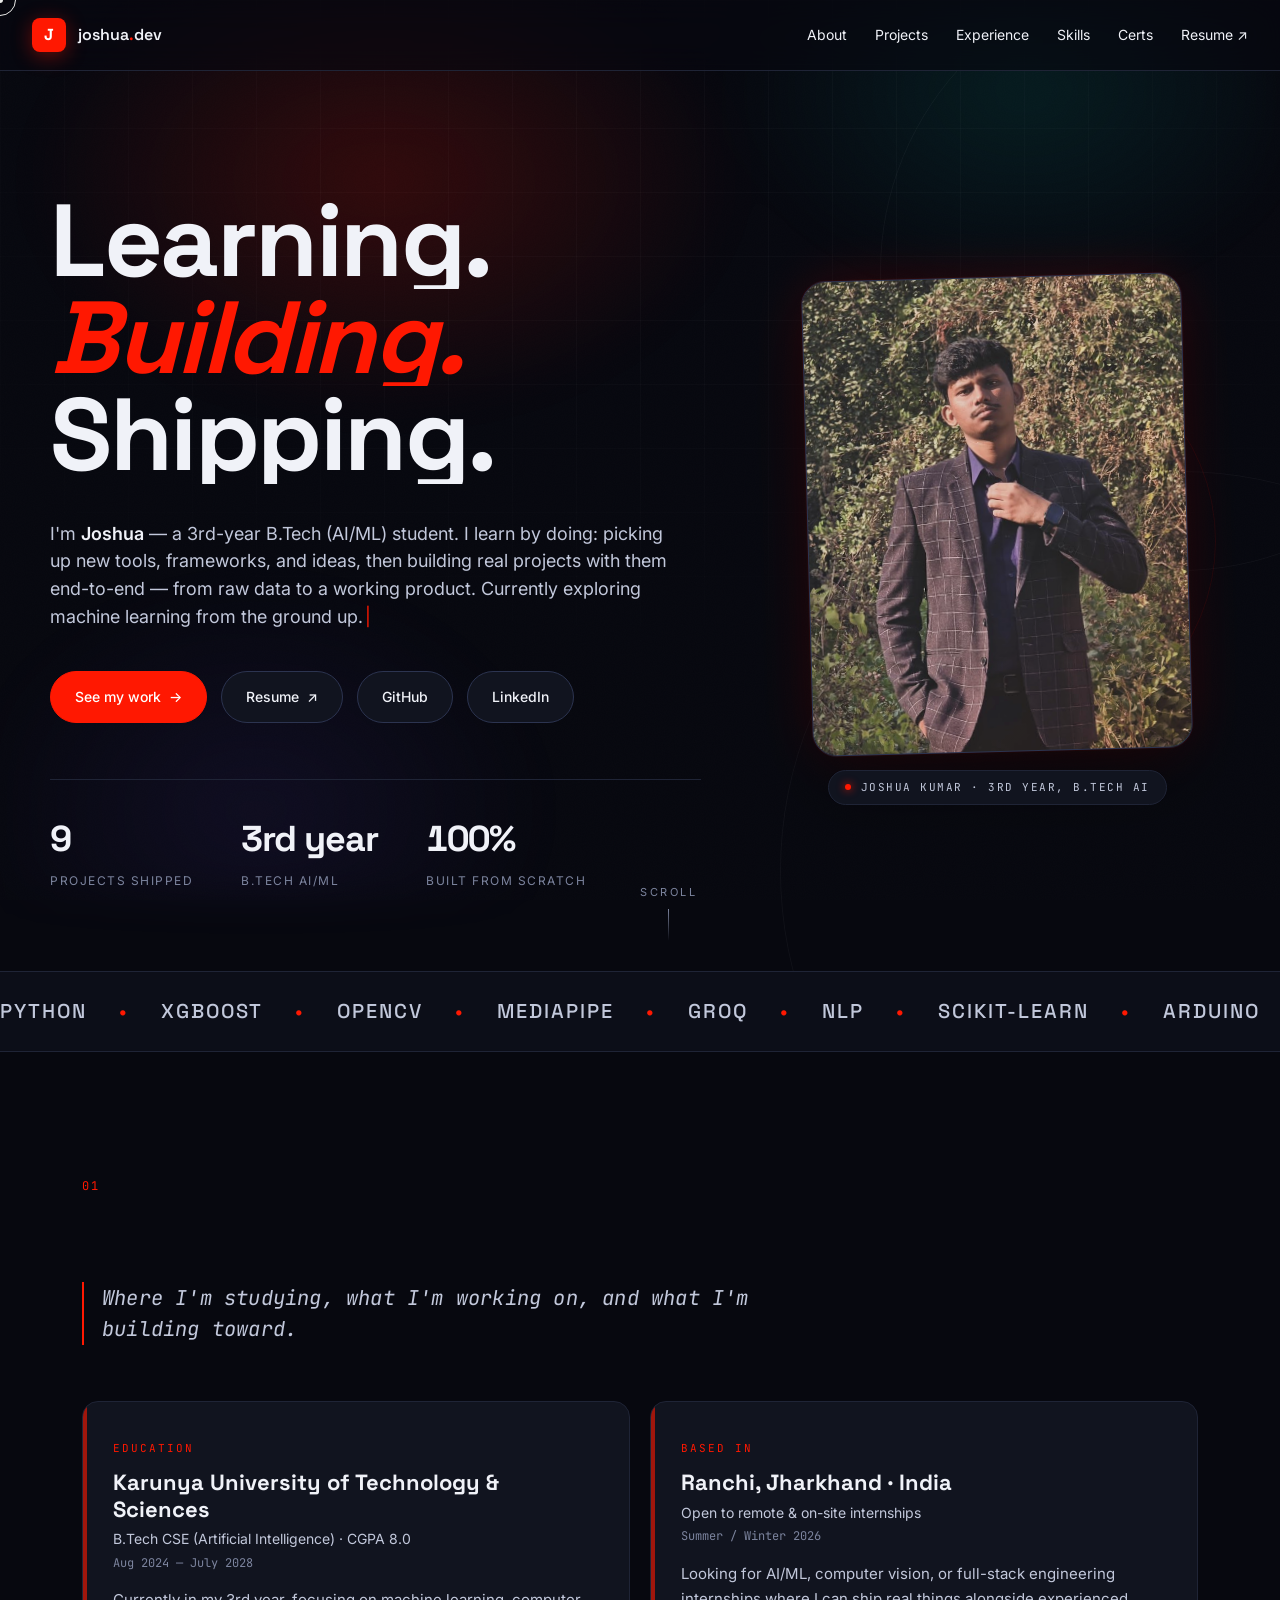
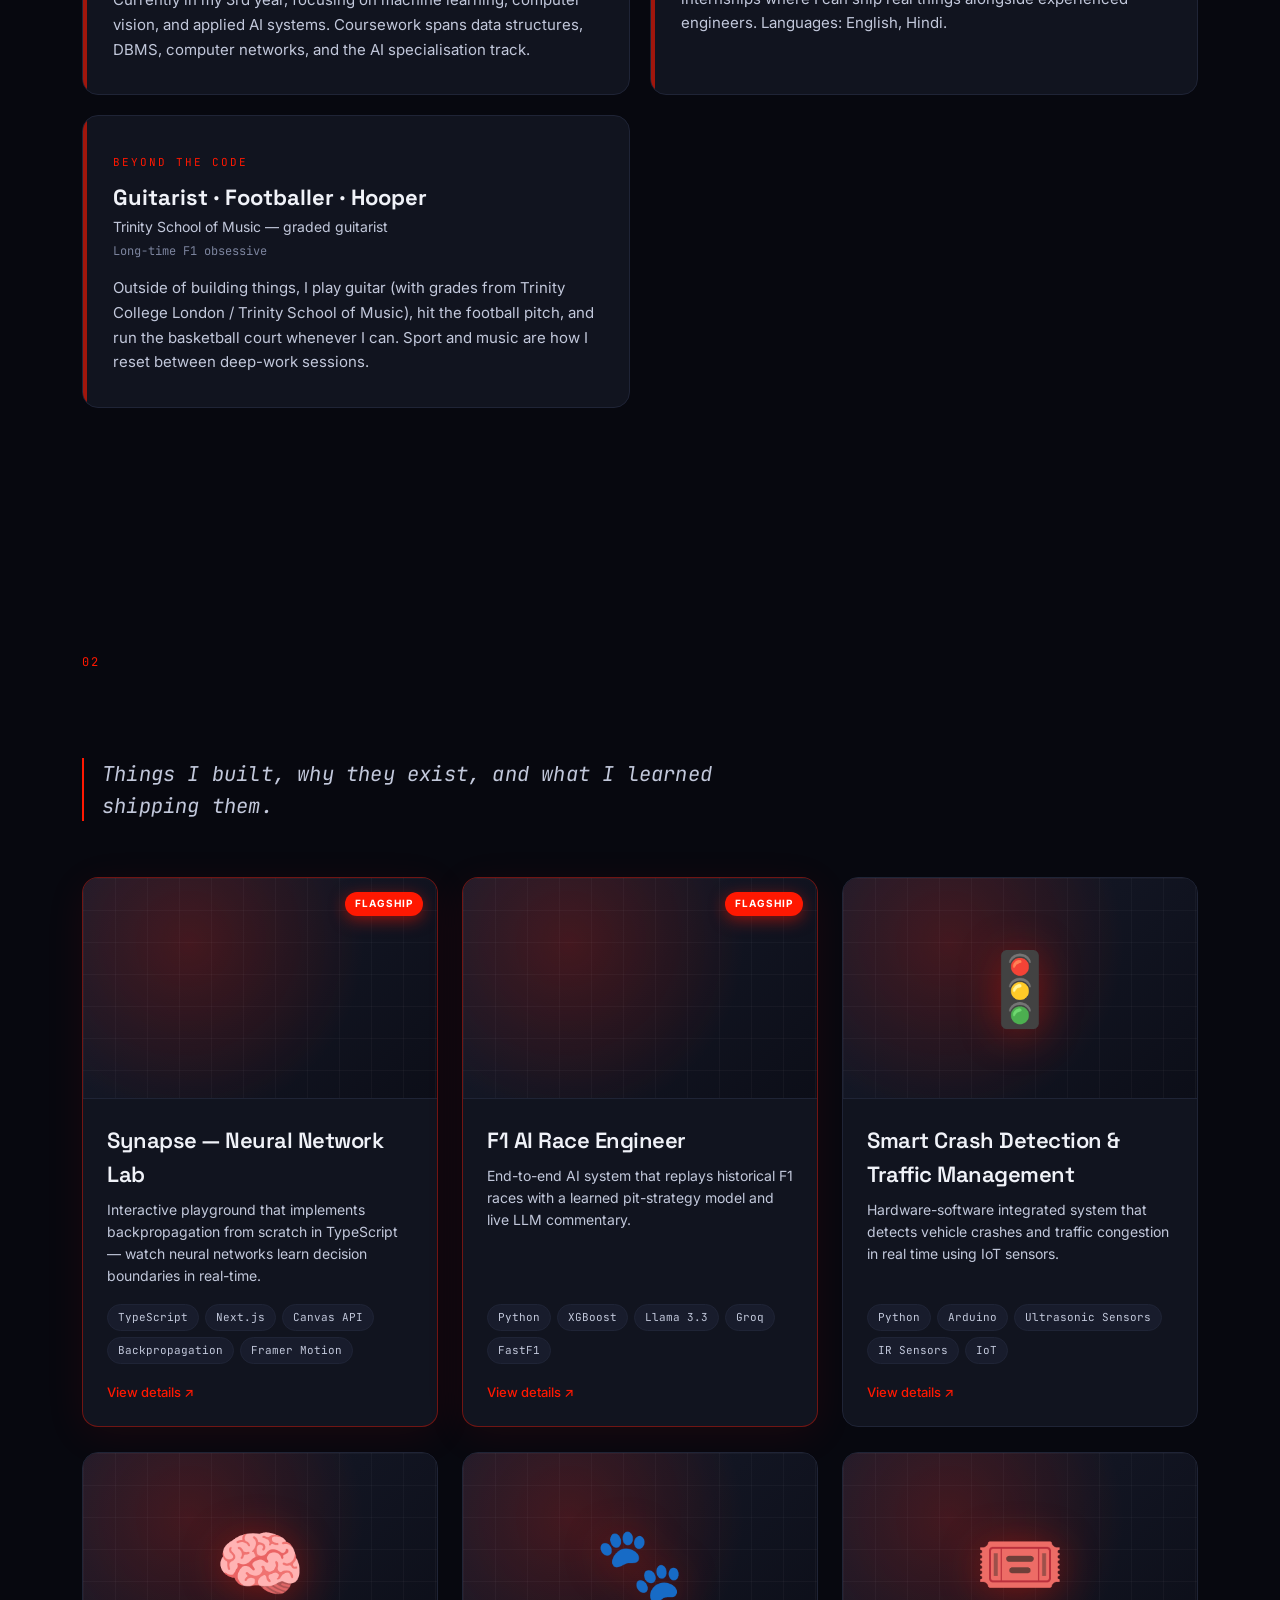
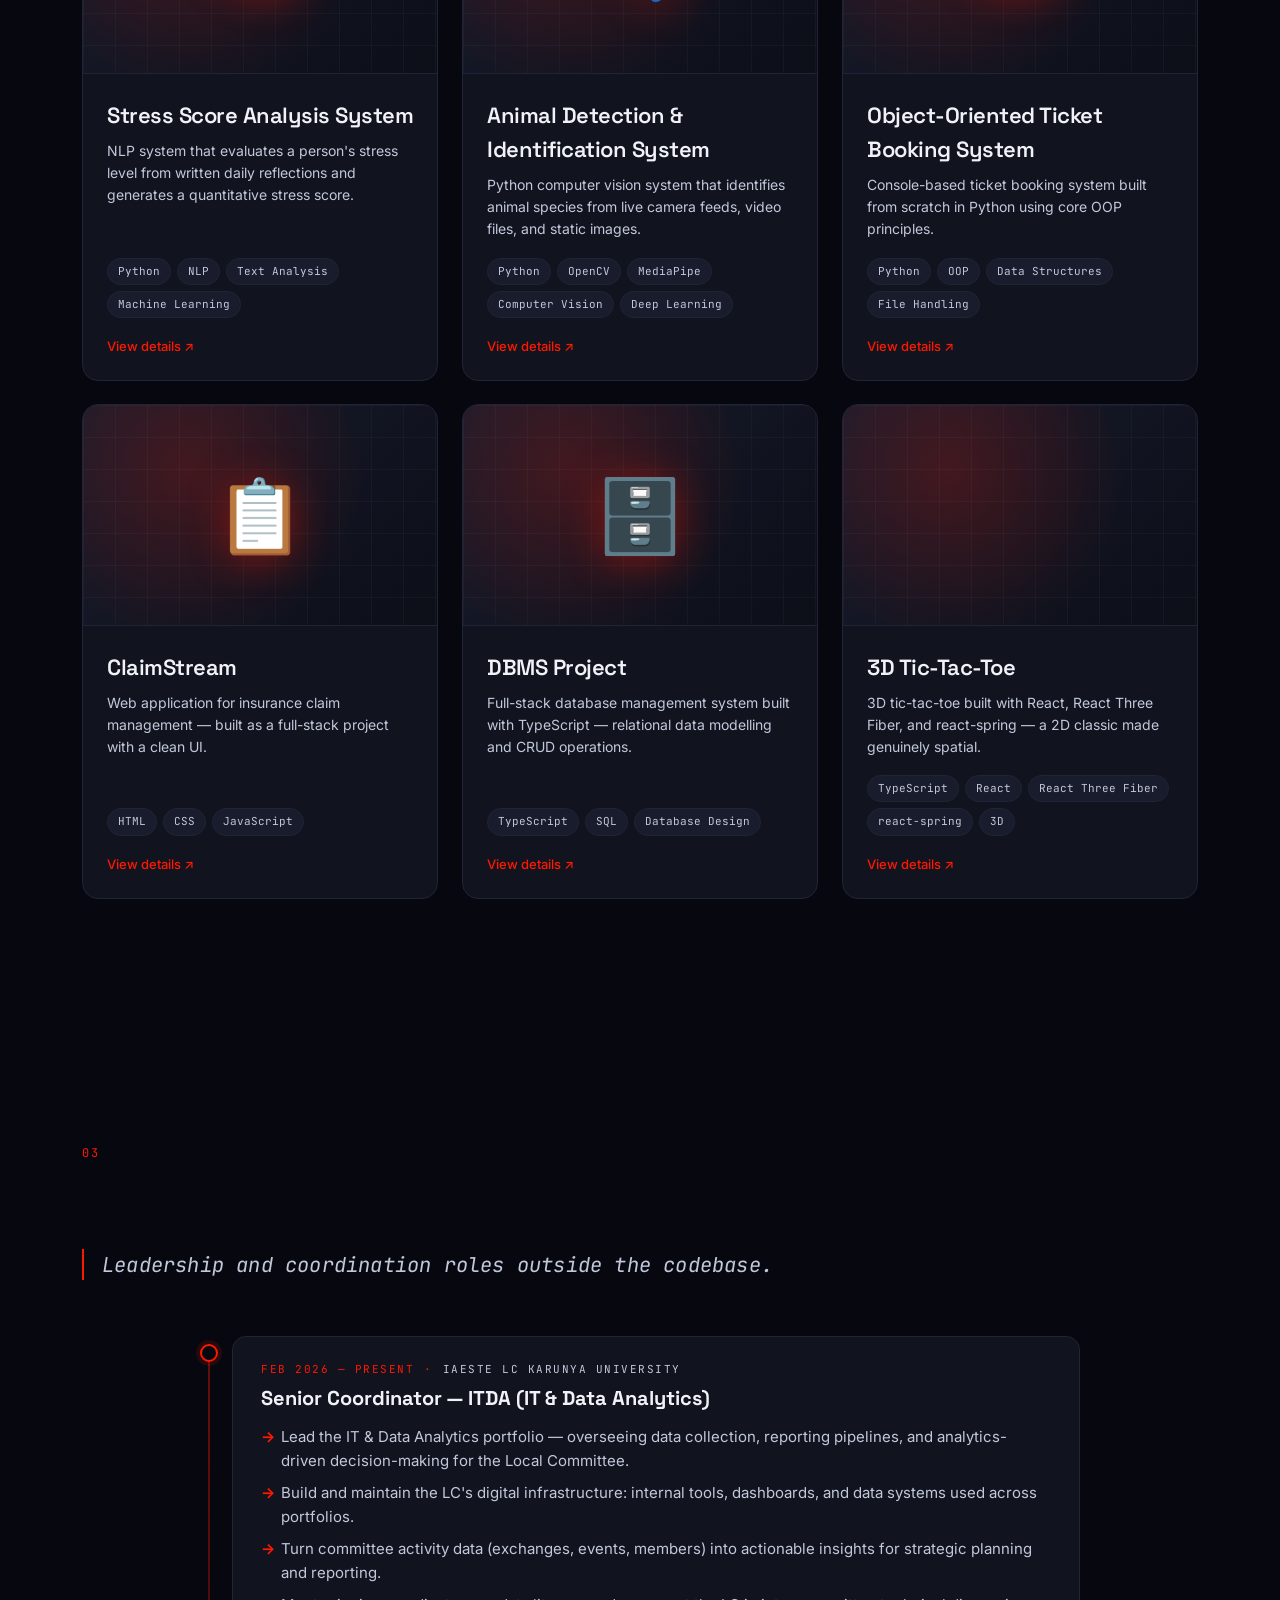
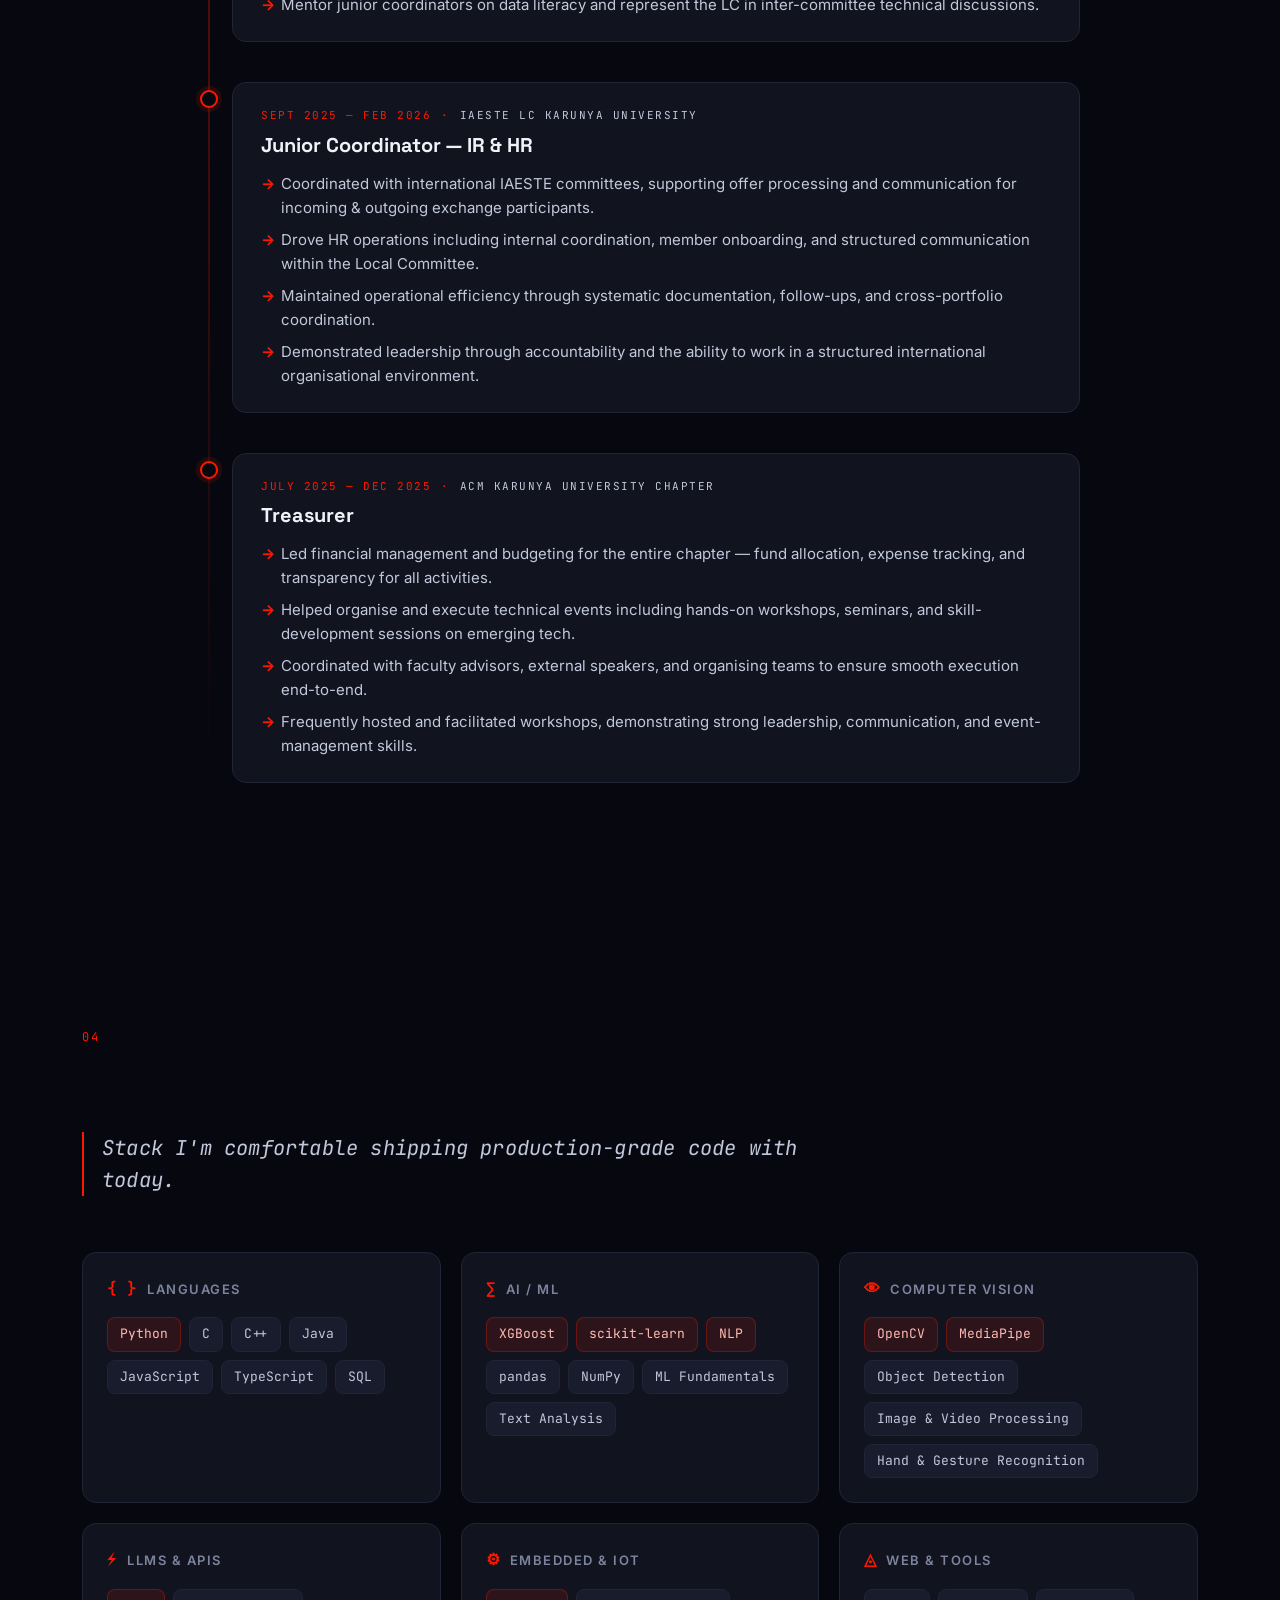
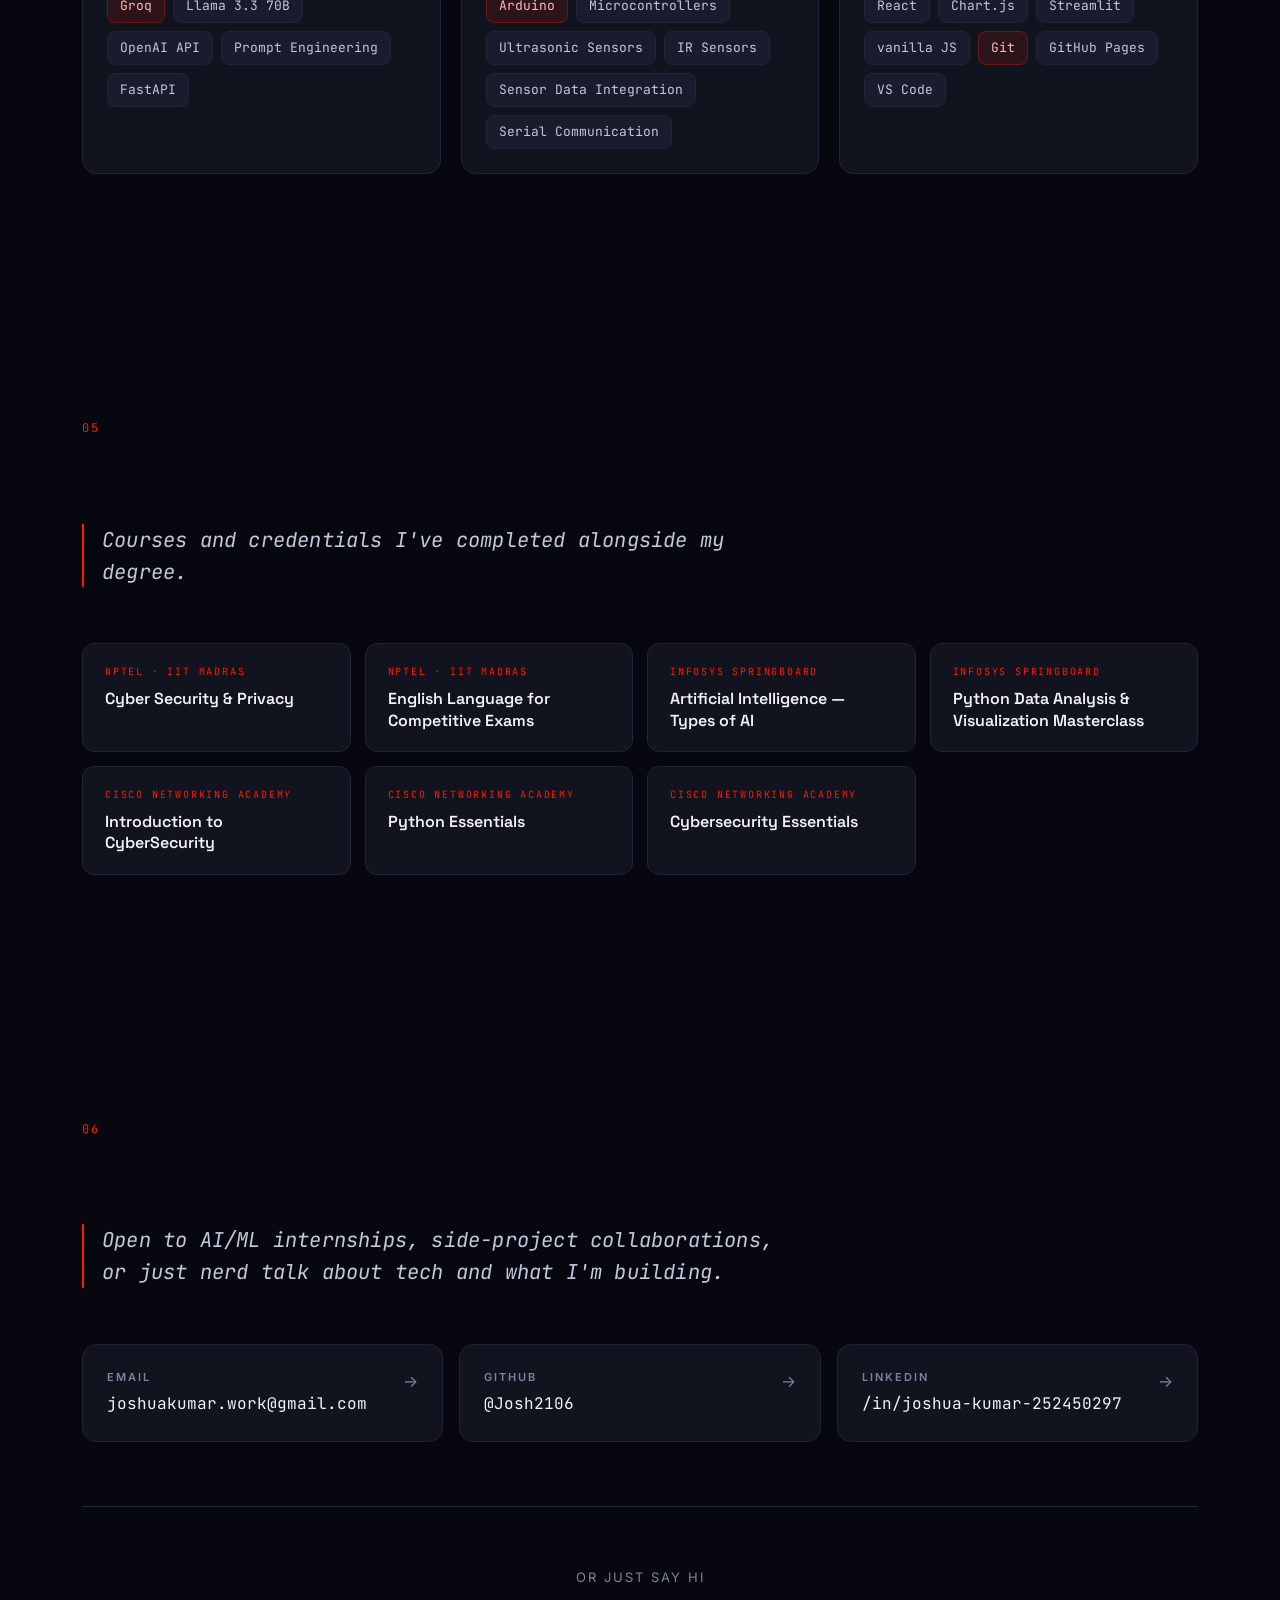
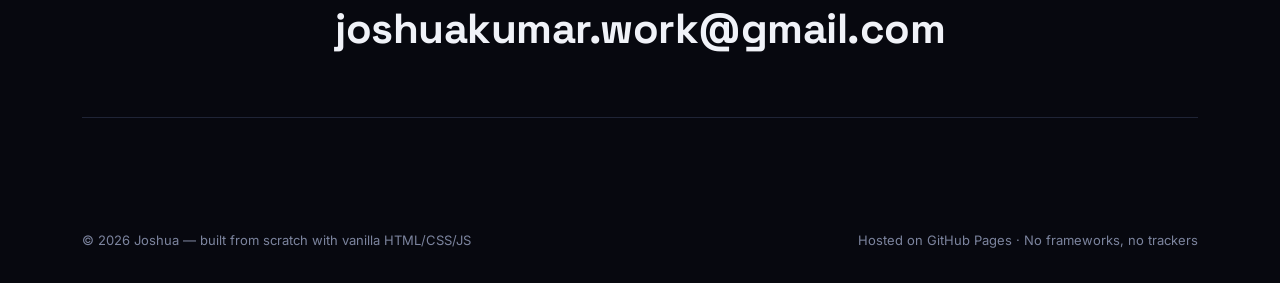
==== commit 663b1880: "Update projects shipped count to 9" ====
--- a/index.html
+++ b/index.html
@@ -114,7 +114,7 @@
     <!-- Stats strip -->
     <div class="stats reveal">
       <div class="stat">
-        <span class="stat-num" data-count="8" data-suffix="">0</span>
+        <span class="stat-num" data-count="9" data-suffix="">0</span>
         <span class="stat-label">Projects shipped</span>
       </div>
       <div class="stat">
--- a/styles.css
+++ b/styles.css
@@ -602,25 +602,38 @@
 }
 
 .big-cta {
-  text-align: center;
   padding: 60px 24px;
   border-top: 1px solid var(--border);
   border-bottom: 1px solid var(--border);
+  display: flex;
+  flex-direction: column;
+  align-items: center;
+  justify-content: center;
+  gap: 16px;
+  max-width: 100%;
+  overflow: hidden;
+  text-align: center;
 }
 .big-cta-label {
   display: block;
   font-size: 13px; text-transform: uppercase;
   letter-spacing: 2px; color: var(--muted);
-  margin-bottom: 16px;
+  margin-bottom: 0;
 }
 .big-cta-link {
+  display: inline-block;
   font-family: 'Space Grotesk', sans-serif;
-  font-size: clamp(28px, 5vw, 48px);
+  font-size: clamp(20px, 4.5vw, 42px);
   font-weight: 700;
-  letter-spacing: -1px;
+  letter-spacing: -0.5px;
   color: var(--text);
   border-bottom: 2px solid transparent;
   transition: all 0.3s var(--ease);
+  max-width: 100%;
+  word-break: break-all;
+  overflow-wrap: anywhere;
+  text-align: center;
+  line-height: 1.25;
   background: linear-gradient(90deg, var(--text), var(--text)) no-repeat;
   background-size: 0% 2px;
   background-position: 0 100%;
@@ -1373,3 +1386,234 @@
     width: calc(100% + 48px);
   }
 }
+
+/* ════════════════════════════════════════════════ */
+/*  MOBILE FIXES — comprehensive responsive cleanup   */
+/* ════════════════════════════════════════════════ */
+
+/* Tablet & below — fix grid overflows */
+@media (max-width: 900px) {
+  .about-grid {
+    grid-template-columns: 1fr;
+    gap: 16px;
+  }
+  .projects-grid {
+    grid-template-columns: 1fr;
+    gap: 18px;
+  }
+  .certs-grid {
+    grid-template-columns: repeat(auto-fit, minmax(220px, 1fr));
+  }
+  .skills-grid {
+    grid-template-columns: 1fr;
+  }
+  .section-head h2 {
+    font-size: clamp(28px, 7vw, 44px);
+  }
+  .section-head { margin-bottom: 36px; }
+  .section { padding: 64px 20px; }
+}
+
+/* Mobile phones (≤ 640px) */
+@media (max-width: 640px) {
+  /* Nav — compact, horizontal-scrollable if needed */
+  .nav {
+    padding: 14px 16px;
+  }
+  .nav-links {
+    display: flex;
+    gap: 14px;
+    font-size: 12px;
+    overflow-x: auto;
+    scrollbar-width: none;
+    white-space: nowrap;
+    max-width: 65vw;
+  }
+  .nav-links::-webkit-scrollbar { display: none; }
+  .brand-name { display: none; } /* keep just the J mark to save space */
+
+  /* Hero — vertical stack */
+  .hero { padding: 100px 18px 40px; }
+  .hero-inner.hero-split {
+    grid-template-columns: 1fr;
+    gap: 32px;
+  }
+  .hero-title {
+    font-size: clamp(40px, 11vw, 64px) !important;
+    line-height: 1;
+  }
+  .hero-bio { font-size: 15px; }
+  .hero-cta {
+    flex-wrap: wrap;
+    gap: 10px;
+  }
+  .hero-cta .btn {
+    flex: 1 1 calc(50% - 5px);
+    justify-content: center;
+    font-size: 13px;
+    padding: 12px 16px;
+  }
+  .hero-photo-frame {
+    max-width: 240px;
+    transform: rotate(-1deg);
+  }
+
+  /* Stats — 3-up grid instead of flex wrap */
+  .stats {
+    gap: 16px;
+    padding-top: 24px;
+    display: grid;
+    grid-template-columns: repeat(3, 1fr);
+  }
+  .stat-num { font-size: 22px; }
+  .stat-label { font-size: 10px; }
+
+  /* Sections — tighter padding */
+  .section { padding: 56px 16px; }
+  .section-head { margin-bottom: 28px; }
+  .section-num { font-size: 11px; }
+  .section-head h2 { font-size: clamp(26px, 8vw, 38px); }
+  .section-head p {
+    font-size: 14px;
+    margin-top: 12px;
+    padding-left: 12px;
+  }
+
+  /* About cards */
+  .about-card { padding: 22px 20px; }
+  .about-title { font-size: 18px; }
+  .about-body { font-size: 14px; }
+
+  /* Timeline */
+  .timeline { padding-left: 22px; }
+  .timeline-marker { left: -22px; width: 14px; height: 14px; }
+  .timeline-content { padding: 18px 18px; }
+  .timeline-role { font-size: 16px; }
+  .timeline-bullets li { font-size: 13.5px; }
+  .timeline-meta { font-size: 10px; gap: 6px; }
+
+  /* Projects */
+  .project-card { border-radius: 14px; }
+  .project-body { padding: 18px 18px 20px; }
+  .project-title { font-size: 18px; }
+  .project-tagline { font-size: 13px; }
+
+  /* Skills */
+  .skill-group { padding: 22px 20px; }
+  .skill-group h3 { font-size: 15px; }
+
+  /* Certs */
+  .certs-grid {
+    grid-template-columns: 1fr;
+    gap: 10px;
+  }
+  .cert-card { padding: 16px 18px; }
+  .cert-name { font-size: 14px; }
+
+  /* Modal — fix horizontal overflow */
+  .modal { padding: 16px 12px; }
+  .modal-panel {
+    max-height: 92vh;
+    border-radius: 14px;
+  }
+  .modal-content { padding: 28px 22px 24px; }
+  .modal-title { font-size: 22px !important; }
+  .modal-tagline { font-size: 15px !important; }
+  .modal-section p { font-size: 14.5px !important; }
+  .modal-highlights li { font-size: 13.5px !important; }
+  .modal-emoji {
+    width: 56px !important;
+    height: 56px !important;
+    font-size: 32px;
+  }
+  .modal-media {
+    margin: -28px -22px 18px !important;
+    width: calc(100% + 44px) !important;
+  }
+  .modal-actions { flex-direction: column; }
+  .modal-actions .btn { width: 100%; justify-content: center; }
+
+  /* Footer */
+  .footer {
+    padding: 24px 18px;
+    flex-direction: column;
+    gap: 6px;
+    text-align: center;
+    font-size: 12px;
+  }
+
+  /* Marquee */
+  .marquee { padding: 14px 0; }
+  .marquee-track span { font-size: 12px; }
+
+  /* Hide cursor effects entirely on touch */
+  .scroll-rail { display: none; }
+  .section-banner {
+    top: 64px;
+    font-size: 9px;
+    padding: 5px 12px;
+    letter-spacing: 1px;
+  }
+}
+
+/* Tiny phones (≤ 400px) */
+@media (max-width: 400px) {
+  .hero-cta .btn { flex: 1 1 100%; }
+  .stats { grid-template-columns: 1fr 1fr; }
+  .nav-links { font-size: 11px; gap: 12px; }
+  .section { padding: 48px 14px; }
+  .modal-content { padding: 22px 18px 20px; }
+  .modal-media {
+    margin: -22px -18px 14px !important;
+    width: calc(100% + 36px) !important;
+  }
+}
+
+/* Prevent ANY horizontal overflow globally */
+html, body { overflow-x: hidden; max-width: 100%; }
+img, video { max-width: 100%; height: auto; }
+
+/* ════════════════════════════════════════════════ */
+/*  BIG CTA EMAIL — extra mobile safety              */
+/* ════════════════════════════════════════════════ */
+@media (max-width: 640px) {
+  .big-cta {
+    padding: 44px 16px;
+    gap: 12px;
+  }
+  .big-cta-label {
+    font-size: 11px;
+    letter-spacing: 1.5px;
+  }
+  .big-cta-link {
+    font-size: clamp(16px, 5.5vw, 22px) !important;
+    letter-spacing: -0.2px;
+  }
+}
+
+@media (max-width: 400px) {
+  .big-cta-link {
+    font-size: 15px !important;
+  }
+}
+
+/* ════════════════════════════════════════════════ */
+/*  SCROLL HINT — mobile fix                          */
+/* ════════════════════════════════════════════════ */
+@media (max-width: 900px) {
+  .scroll-hint {
+    position: relative;
+    bottom: auto;
+    left: auto;
+    transform: none;
+    margin: 32px auto 0;
+    opacity: 0.6;
+  }
+  .scroll-line { height: 24px; }
+}
+
+@media (max-width: 640px) {
+  .scroll-hint {
+    display: none; /* hide on phones — users know to scroll on touch */
+  }
+}
